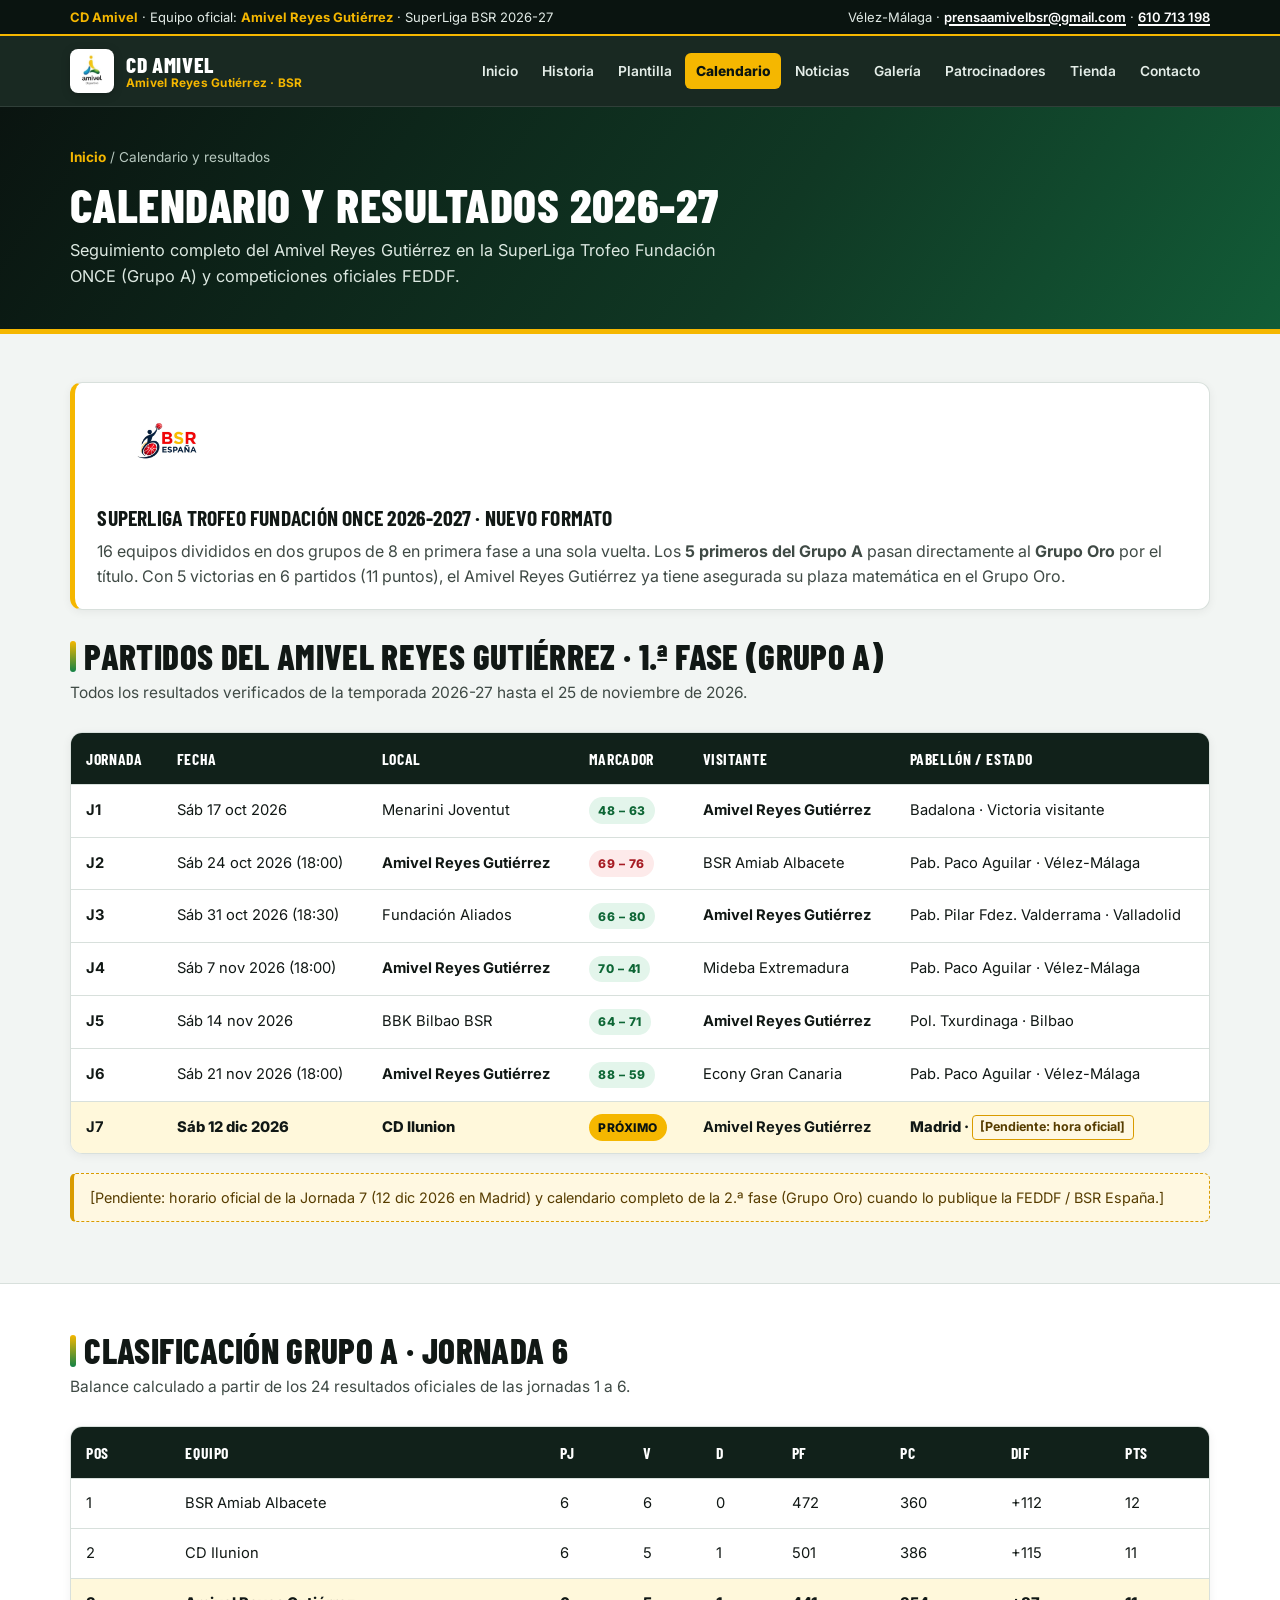
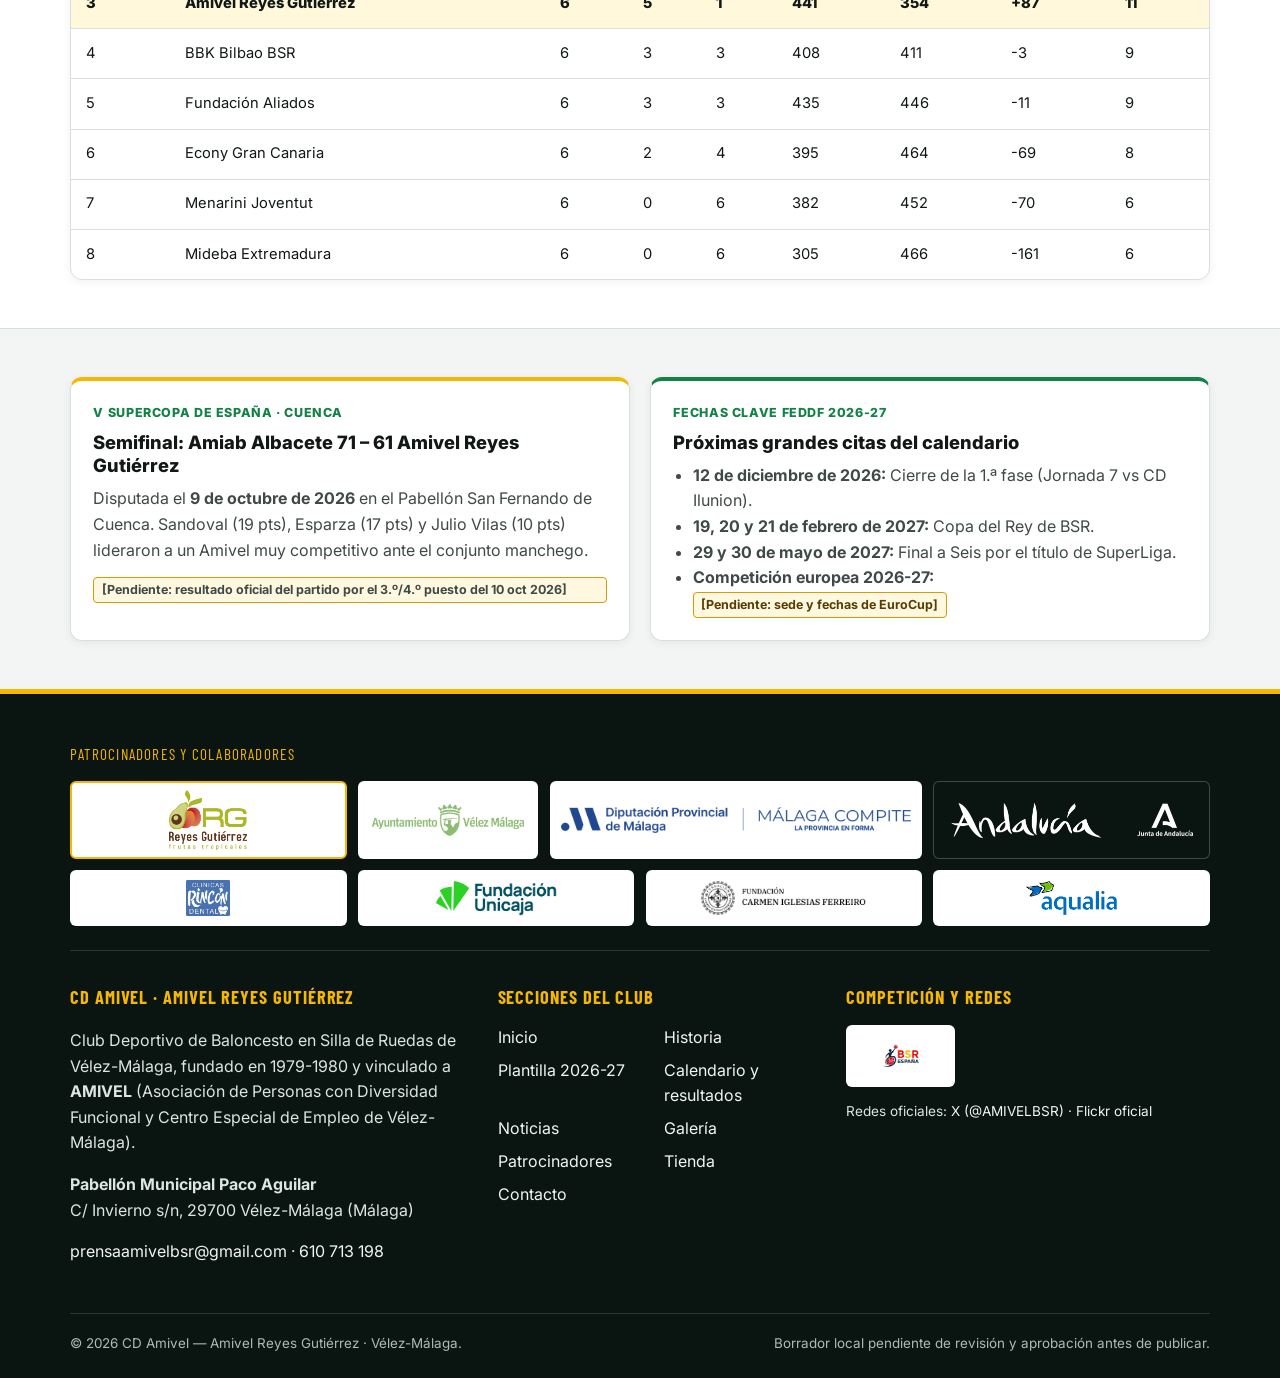
==== calendario.html @ 7a251849 "Publish the CD Amivel static site on main. Serve the HTML, CSS, JS, and binary images from the repos" ====
<!DOCTYPE html>
<html lang="es">
<head>
  <meta charset="UTF-8">
  <meta name="robots" content="noindex, nofollow">
  <meta name="viewport" content="width=device-width, initial-scale=1.0">
  <title>Calendario y Resultados 2026-27 · CD Amivel</title>
  <meta name="description" content="Calendario oficial, resultados por jornada y clasificación del Grupo A de la SuperLiga Fundación ONCE 2026-27 para el Amivel Reyes Gutiérrez.">
  <link rel="icon" href="favicon.ico" sizes="any">
  <link rel="icon" type="image/png" sizes="32x32" href="assets/favicon-32.png">
  <link rel="apple-touch-icon" href="assets/apple-touch-icon.png">
  <link rel="preconnect" href="https://fonts.googleapis.com">
  <link rel="preconnect" href="https://fonts.gstatic.com" crossorigin>
  <link href="https://fonts.googleapis.com/css2?family=Barlow+Condensed:wght@700;800&family=Inter:wght@400;500;600;700;800&display=swap" rel="stylesheet">
  <link rel="stylesheet" href="css/styles.css">
</head>
<body>
  <a class="skip-link" href="#contenido">Saltar al contenido principal</a>

  <div class="top-strip">
    <div class="container top-strip-inner">
      <span><strong>CD Amivel</strong> · Equipo oficial: <strong>Amivel Reyes Gutiérrez</strong> · SuperLiga BSR 2026-27</span>
      <span>Vélez-Málaga · <a href="mailto:prensaamivelbsr@gmail.com">prensaamivelbsr@gmail.com</a> · <a href="tel:+34610713198">610 713 198</a></span>
    </div>
  </div>

  <header class="site-header">
    <div class="container header-inner">
      <a class="brand" href="index.html">
        <img class="brand-logo" src="assets/logo-original.jpg" alt="Logotipo de CD Amivel Deportivo" width="44" height="44">
        <span class="brand-text">
          <span class="brand-name">CD Amivel</span>
          <span class="brand-sub">Amivel Reyes Gutiérrez · BSR</span>
        </span>
      </a>

      <button class="nav-toggle" type="button" data-nav-toggle aria-expanded="false" aria-controls="site-nav">
        <span aria-hidden="true">☰</span> Menú
      </button>

      <nav class="site-nav" id="site-nav" aria-label="Navegación principal">
        <ul class="nav-list">
          <li><a class="nav-link" href="index.html">Inicio</a></li>
          <li><a class="nav-link" href="historia.html">Historia</a></li>
          <li><a class="nav-link" href="plantilla.html">Plantilla</a></li>
          <li><a class="nav-link" href="calendario.html" aria-current="page">Calendario</a></li>
          <li><a class="nav-link" href="noticias.html">Noticias</a></li>
          <li><a class="nav-link" href="galeria.html">Galería</a></li>
          <li><a class="nav-link" href="patrocinadores.html">Patrocinadores</a></li>
          <li><a class="nav-link" href="tienda.html">Tienda</a></li>
          <li><a class="nav-link" href="contacto.html">Contacto</a></li>
        </ul>
      </nav>
    </div>
  </header>
  <section class="page-header">
    <div class="container">
      <div class="breadcrumb"><a href="index.html">Inicio</a> / Calendario y resultados</div>
      <h1>Calendario y Resultados 2026-27</h1>
      <p>Seguimiento completo del Amivel Reyes Gutiérrez en la SuperLiga Trofeo Fundación ONCE (Grupo A) y competiciones oficiales FEDDF.</p>
    </div>
  </section>

  <main id="contenido">
    <section class="section">
      <div class="container">
        <div class="league-banner reveal" style="margin-bottom:1.75rem;">
          <img src="assets/logo-liga-bsr-espana.jpg" alt="Logotipo oficial de BSR España" width="140" height="78">
          <div>
            <h2 style="margin:0 0 0.25rem;font-size:1.35rem;text-transform:uppercase;">SuperLiga Trofeo Fundación ONCE 2026-2027 · Nuevo formato</h2>
            <p style="margin:0;color:var(--ink-secondary);">16 equipos divididos en dos grupos de 8 en primera fase a una sola vuelta. Los <strong>5 primeros del Grupo A</strong> pasan directamente al <strong>Grupo Oro</strong> por el título. Con 5 victorias en 6 partidos (11 puntos), el Amivel Reyes Gutiérrez ya tiene asegurada su plaza matemática en el Grupo Oro.</p>
          </div>
        </div>

        <div class="section-header">
          <div>
            <h2 class="section-title">Partidos del Amivel Reyes Gutiérrez · 1.ª Fase (Grupo A)</h2>
            <p class="section-subtitle">Todos los resultados verificados de la temporada 2026-27 hasta el 25 de noviembre de 2026.</p>
          </div>
        </div>

        <div class="table-wrap reveal">
          <table>
            <thead>
              <tr>
                <th>Jornada</th>
                <th>Fecha</th>
                <th>Local</th>
                <th>Marcador</th>
                <th>Visitante</th>
                <th>Pabellón / Estado</th>
              </tr>
            </thead>
            <tbody>
              <tr>
                <td><strong>J1</strong></td>
                <td>Sáb 17 oct 2026</td>
                <td>Menarini Joventut</td>
                <td><span class="badge badge-win">48 – 63</span></td>
                <td><strong>Amivel Reyes Gutiérrez</strong></td>
                <td>Badalona · Victoria visitante</td>
              </tr>
              <tr>
                <td><strong>J2</strong></td>
                <td>Sáb 24 oct 2026 (18:00)</td>
                <td><strong>Amivel Reyes Gutiérrez</strong></td>
                <td><span class="badge badge-loss">69 – 76</span></td>
                <td>BSR Amiab Albacete</td>
                <td>Pab. Paco Aguilar · Vélez-Málaga</td>
              </tr>
              <tr>
                <td><strong>J3</strong></td>
                <td>Sáb 31 oct 2026 (18:30)</td>
                <td>Fundación Aliados</td>
                <td><span class="badge badge-win">66 – 80</span></td>
                <td><strong>Amivel Reyes Gutiérrez</strong></td>
                <td>Pab. Pilar Fdez. Valderrama · Valladolid</td>
              </tr>
              <tr>
                <td><strong>J4</strong></td>
                <td>Sáb 7 nov 2026 (18:00)</td>
                <td><strong>Amivel Reyes Gutiérrez</strong></td>
                <td><span class="badge badge-win">70 – 41</span></td>
                <td>Mideba Extremadura</td>
                <td>Pab. Paco Aguilar · Vélez-Málaga</td>
              </tr>
              <tr>
                <td><strong>J5</strong></td>
                <td>Sáb 14 nov 2026</td>
                <td>BBK Bilbao BSR</td>
                <td><span class="badge badge-win">64 – 71</span></td>
                <td><strong>Amivel Reyes Gutiérrez</strong></td>
                <td>Pol. Txurdinaga · Bilbao</td>
              </tr>
              <tr>
                <td><strong>J6</strong></td>
                <td>Sáb 21 nov 2026 (18:00)</td>
                <td><strong>Amivel Reyes Gutiérrez</strong></td>
                <td><span class="badge badge-win">88 – 59</span></td>
                <td>Econy Gran Canaria</td>
                <td>Pab. Paco Aguilar · Vélez-Málaga</td>
              </tr>
              <tr class="highlight-row">
                <td><strong>J7</strong></td>
                <td>Sáb 12 dic 2026</td>
                <td>CD Ilunion</td>
                <td><span class="badge badge-next">Próximo</span></td>
                <td><strong>Amivel Reyes Gutiérrez</strong></td>
                <td>Madrid · <span class="pending-inline">[Pendiente: hora oficial]</span></td>
              </tr>
            </tbody>
          </table>
        </div>

        <div class="pending-note" style="margin-top:1.15rem;">
          [Pendiente: horario oficial de la Jornada 7 (12 dic 2026 en Madrid) y calendario completo de la 2.ª fase (Grupo Oro) cuando lo publique la FEDDF / BSR España.]
        </div>
      </div>
    </section>

    <section class="section section-alt">
      <div class="container">
        <div class="section-header">
          <div>
            <h2 class="section-title">Clasificación Grupo A · Jornada 6</h2>
            <p class="section-subtitle">Balance calculado a partir de los 24 resultados oficiales de las jornadas 1 a 6.</p>
          </div>
        </div>

        <div class="table-wrap reveal">
          <table>
            <thead>
              <tr>
                <th>Pos</th>
                <th>Equipo</th>
                <th>PJ</th>
                <th>V</th>
                <th>D</th>
                <th>PF</th>
                <th>PC</th>
                <th>Dif</th>
                <th>Pts</th>
              </tr>
            </thead>
            <tbody>
              <tr><td>1</td><td>BSR Amiab Albacete</td><td>6</td><td>6</td><td>0</td><td>472</td><td>360</td><td>+112</td><td>12</td></tr>
              <tr><td>2</td><td>CD Ilunion</td><td>6</td><td>5</td><td>1</td><td>501</td><td>386</td><td>+115</td><td>11</td></tr>
              <tr class="highlight-row"><td>3</td><td>Amivel Reyes Gutiérrez</td><td>6</td><td>5</td><td>1</td><td>441</td><td>354</td><td>+87</td><td>11</td></tr>
              <tr><td>4</td><td>BBK Bilbao BSR</td><td>6</td><td>3</td><td>3</td><td>408</td><td>411</td><td>-3</td><td>9</td></tr>
              <tr><td>5</td><td>Fundación Aliados</td><td>6</td><td>3</td><td>3</td><td>435</td><td>446</td><td>-11</td><td>9</td></tr>
              <tr><td>6</td><td>Econy Gran Canaria</td><td>6</td><td>2</td><td>4</td><td>395</td><td>464</td><td>-69</td><td>8</td></tr>
              <tr><td>7</td><td>Menarini Joventut</td><td>6</td><td>0</td><td>6</td><td>382</td><td>452</td><td>-70</td><td>6</td></tr>
              <tr><td>8</td><td>Mideba Extremadura</td><td>6</td><td>0</td><td>6</td><td>305</td><td>466</td><td>-161</td><td>6</td></tr>
            </tbody>
          </table>
        </div>
      </div>
    </section>

    <section class="section">
      <div class="container grid grid-2">
        <article class="card card-accent-gold reveal">
          <span class="card-meta">V Supercopa de España · Cuenca</span>
          <h3>Semifinal: Amiab Albacete 71 – 61 Amivel Reyes Gutiérrez</h3>
          <p>Disputada el <strong>9 de octubre de 2026</strong> en el Pabellón San Fernando de Cuenca. Sandoval (19 pts), Esparza (17 pts) y Julio Vilas (10 pts) lideraron a un Amivel muy competitivo ante el conjunto manchego.</p>
          <p class="pending-inline">[Pendiente: resultado oficial del partido por el 3.º/4.º puesto del 10 oct 2026]</p>
        </article>

        <article class="card card-accent-green reveal">
          <span class="card-meta">Fechas clave FEDDF 2026-27</span>
          <h3>Próximas grandes citas del calendario</h3>
          <ul style="margin:0;padding-left:1.2rem;color:var(--ink-secondary);">
            <li><strong>12 de diciembre de 2026:</strong> Cierre de la 1.ª fase (Jornada 7 vs CD Ilunion).</li>
            <li><strong>19, 20 y 21 de febrero de 2027:</strong> Copa del Rey de BSR.</li>
            <li><strong>29 y 30 de mayo de 2027:</strong> Final a Seis por el título de SuperLiga.</li>
            <li><strong>Competición europea 2026-27:</strong> <span class="pending-inline">[Pendiente: sede y fechas de EuroCup]</span></li>
          </ul>
        </article>
      </div>
    </section>
  </main>
  <footer class="site-footer">
    <div class="container">
      <div class="footer-sponsors">
        <p class="footer-sponsors-label">Patrocinadores y colaboradores</p>
        <ul class="footer-sponsors-list">
          <li class="footer-sponsor footer-sponsor-principal">
            <a href="patrocinadores.html" aria-label="Reyes Gutiérrez Frutas Tropicales, patrocinador principal">
              <img src="assets/patrocinadores/reyes-gutierrez.png" alt="Logotipo de Reyes Gutiérrez Frutas Tropicales, patrocinador principal" width="1197" height="921">
            </a>
          </li>
          <li class="footer-sponsor">
            <a href="patrocinadores.html#ayuntamiento-velez-malaga" aria-label="Ayuntamiento de Vélez-Málaga">
              <img src="assets/patrocinadores/ayuntamiento-velez-malaga.png" alt="Logotipo del Ayuntamiento de Vélez-Málaga" width="492" height="114">
            </a>
          </li>
          <li class="footer-sponsor footer-sponsor-wide">
            <a href="patrocinadores.html#diputacion-malaga" aria-label="Diputación Provincial de Málaga y Málaga Compite">
              <img src="assets/patrocinadores/diputacion-malaga.png" alt="Logotipos de la Diputación Provincial de Málaga y Málaga Compite" width="1772" height="136">
            </a>
          </li>
          <li class="footer-sponsor footer-sponsor-dark">
            <a href="patrocinadores.html#junta-andalucia" aria-label="Junta de Andalucía">
              <img src="assets/patrocinadores/junta-andalucia.png" alt="Logotipo de la Junta de Andalucía" width="1948" height="287">
            </a>
          </li>
          <li class="footer-sponsor">
            <a href="patrocinadores.html#clinicas-rincon-dental" aria-label="Clínicas Rincón Dental">
              <img src="assets/patrocinadores/clinicas-rincon-dental.jpg" alt="Logotipo de Clínicas Rincón Dental" width="320" height="260">
            </a>
          </li>
          <li class="footer-sponsor">
            <a href="patrocinadores.html#fundacion-unicaja" aria-label="Fundación Unicaja">
              <img src="assets/patrocinadores/fundacion-unicaja.png" alt="Logotipo de Fundación Unicaja" width="1400" height="412">
            </a>
          </li>
          <li class="footer-sponsor footer-sponsor-wordmark">
            <a href="patrocinadores.html#fundacion-carmen-iglesias" aria-label="Fundación Carmen Iglesias Ferreiro">
              <img src="assets/patrocinadores/fundacion-carmen-iglesias.png" alt="Logotipo de la Fundación Carmen Iglesias Ferreiro" width="430" height="88">
            </a>
          </li>
          <li class="footer-sponsor">
            <a href="patrocinadores.html#aqualia" aria-label="Aqualia">
              <img src="assets/patrocinadores/aqualia.png" alt="Logotipo de Aqualia" width="714" height="278">
            </a>
          </li>
        </ul>
      </div>

      <div class="footer-grid">
        <div>
          <h2 class="footer-heading">CD Amivel · Amivel Reyes Gutiérrez</h2>
          <p>Club Deportivo de Baloncesto en Silla de Ruedas de Vélez-Málaga, fundado en 1979-1980 y vinculado a <strong>AMIVEL</strong> (Asociación de Personas con Diversidad Funcional y Centro Especial de Empleo de Vélez-Málaga).</p>
          <p><strong>Pabellón Municipal Paco Aguilar</strong><br>C/ Invierno s/n, 29700 Vélez-Málaga (Málaga)</p>
          <p>
            <a href="mailto:prensaamivelbsr@gmail.com">prensaamivelbsr@gmail.com</a> ·
            <a href="tel:+34610713198">610 713 198</a>
          </p>
        </div>

        <div>
          <h2 class="footer-heading">Secciones del club</h2>
          <ul class="footer-links">
            <li><a href="index.html">Inicio</a></li>
            <li><a href="historia.html">Historia</a></li>
            <li><a href="plantilla.html">Plantilla 2026-27</a></li>
            <li><a href="calendario.html">Calendario y resultados</a></li>
            <li><a href="noticias.html">Noticias</a></li>
            <li><a href="galeria.html">Galería</a></li>
            <li><a href="patrocinadores.html">Patrocinadores</a></li>
            <li><a href="tienda.html">Tienda</a></li>
            <li><a href="contacto.html">Contacto</a></li>
          </ul>
        </div>

        <div>
          <h2 class="footer-heading">Competición y redes</h2>
          <div class="footer-logos">
            <a class="footer-logo-badge" href="calendario.html" aria-label="BSR España, competición oficial">
              <img src="assets/logo-liga-bsr-espana.jpg" alt="Logotipo de BSR España" width="90" height="48">
            </a>
          </div>
          <p style="margin-top:0.85rem;font-size:0.85rem;">Redes oficiales: <a href="https://x.com/AMIVELBSR" target="_blank" rel="noopener noreferrer">X (@AMIVELBSR)</a> · <a href="https://www.flickr.com/photos/203475003@N02/" target="_blank" rel="noopener noreferrer">Flickr oficial</a></p>
        </div>
      </div>

      <div class="footer-bottom">
        <span>© 2026 CD Amivel — Amivel Reyes Gutiérrez · Vélez-Málaga.</span>
        <span>Borrador local pendiente de revisión y aprobación antes de publicar.</span>
      </div>
    </div>
  </footer>
  <script src="js/main.js" defer></script>
</body>
</html>
---- css/styles.css ----
/* ==========================================================================
   CD Amivel / Amivel Reyes Gutiérrez — Diseño deportivo de alto impacto
   Paleta libre de alto contraste: verde cancha eléctrico + oro campeón + negro obsidiana
   ========================================================================== */

:root {
  /* Paleta deportiva principal */
  --sport-dark: #0a1410;          /* Fondo oscuro principal (obsidiana verdosa) */
  --sport-dark-2: #11211a;        /* Superficie oscura elevada */
  --sport-dark-3: #182e24;        /* Tarjetas oscuras / hover */
  --sport-green: #128246;         /* Verde cancha principal */
  --sport-green-bright: #19a358;  /* Verde acento energético */
  --sport-green-soft: #e7f6ee;    /* Verde muy claro para fondos */
  --sport-gold: #f5b700;          /* Oro campeón / CTA principal */
  --sport-gold-hover: #ffca28;
  --sport-gold-soft: #fff8db;
  --sport-cyan: #0284c7;          /* Acento técnico secundario */
  --sport-cyan-soft: #e6f4fc;

  /* Neutros y texto */
  --ink-primary: #111815;
  --ink-secondary: #3f4a45;
  --ink-muted: #5a6660;
  --bg-page: #f2f5f3;
  --bg-card: #ffffff;
  --border-subtle: #d8e0dc;
  --border-strong: #b4c0ba;

  /* Estados */
  --win-bg: #e3f5eb;
  --win-ink: #0d6635;
  --loss-bg: #fdeaea;
  --loss-ink: #a61b23;
  --pending-bg: #fff8e1;
  --pending-border: #d99b00;
  --pending-ink: #573d00;

  /* Tipografía */
  --font-display: "Barlow Condensed", "Arial Narrow", "Roboto Condensed", system-ui, sans-serif;
  --font-sans: "Inter", system-ui, -apple-system, "Segoe UI", Roboto, Arial, sans-serif;

  --radius-sm: 6px;
  --radius-md: 12px;
  --radius-lg: 18px;
  --shadow-sm: 0 2px 10px rgba(10, 20, 16, 0.06);
  --shadow-md: 0 12px 30px rgba(10, 20, 16, 0.12);
  --shadow-lg: 0 20px 44px rgba(0, 0, 0, 0.28);
  --container-max: 1180px;
}

*,
*::before,
*::after {
  box-sizing: border-box;
}

html {
  scroll-behavior: smooth;
  font-size: 16px;
}

body {
  margin: 0;
  font-family: var(--font-sans);
  line-height: 1.6;
  color: var(--ink-primary);
  background-color: var(--bg-page);
  -webkit-font-smoothing: antialiased;
}

img {
  max-width: 100%;
  height: auto;
  display: block;
}

a {
  color: #0e6336;
  text-decoration-thickness: 1.5px;
  text-underline-offset: 2px;
}

a:hover {
  color: var(--sport-cyan);
}

:focus-visible {
  outline: 3px solid var(--sport-gold);
  outline-offset: 2px;
}

.skip-link {
  position: absolute;
  left: -9999px;
  top: 0;
  z-index: 1000;
  background: var(--sport-gold);
  color: var(--sport-dark);
  padding: 0.75rem 1.25rem;
  font-weight: 800;
  text-decoration: none;
}

.skip-link:focus {
  left: 0.75rem;
  top: 0.75rem;
  border-radius: var(--radius-sm);
}

.container {
  width: 100%;
  max-width: var(--container-max);
  margin: 0 auto;
  padding: 0 1.25rem;
}

/* Tipografía display potente */
h1, h2, .display-font {
  font-family: var(--font-display);
  letter-spacing: 0.01em;
}

/* Franja superior de estado y competición */
.top-strip {
  background: var(--sport-dark);
  color: #e2ebe6;
  font-size: 0.8125rem;
  padding: 0.42rem 0;
  border-bottom: 2px solid var(--sport-gold);
}

.top-strip-inner {
  display: flex;
  flex-wrap: wrap;
  justify-content: space-between;
  align-items: center;
  gap: 0.5rem 1rem;
}

.top-strip strong {
  color: var(--sport-gold);
}

.top-strip a {
  color: #ffffff;
  font-weight: 600;
}

.top-strip a:hover {
  color: var(--sport-gold);
}

/* Cabecera sticky */
.site-header {
  background: rgba(16, 33, 26, 0.96);
  backdrop-filter: blur(10px);
  border-bottom: 1px solid rgba(255, 255, 255, 0.1);
  position: sticky;
  top: 0;
  z-index: 120;
}

.header-inner {
  display: flex;
  align-items: center;
  justify-content: space-between;
  gap: 1rem;
  min-height: 70px;
}

.brand {
  display: flex;
  align-items: center;
  gap: 0.75rem;
  text-decoration: none;
  color: #ffffff;
  flex-shrink: 0;
}

.brand-logo {
  width: 44px;
  height: 44px;
  object-fit: contain;
  border-radius: 8px;
  background: #ffffff;
  padding: 3px;
  box-shadow: 0 2px 8px rgba(0, 0, 0, 0.25);
}

.brand-text {
  display: flex;
  flex-direction: column;
  line-height: 1.08;
}

.brand-name {
  font-family: var(--font-display);
  font-size: 1.35rem;
  font-weight: 800;
  letter-spacing: 0.03em;
  text-transform: uppercase;
  color: #ffffff;
}

.brand-sub {
  font-size: 0.74rem;
  font-weight: 700;
  color: var(--sport-gold);
  letter-spacing: 0.02em;
}

.nav-toggle {
  display: inline-flex;
  align-items: center;
  gap: 0.45rem;
  padding: 0.5rem 0.85rem;
  background: var(--sport-dark-3);
  border: 1.5px solid rgba(255, 255, 255, 0.25);
  border-radius: var(--radius-sm);
  font: inherit;
  font-size: 0.9rem;
  font-weight: 700;
  color: #ffffff;
  cursor: pointer;
}

.site-nav {
  display: none;
  position: absolute;
  top: 100%;
  left: 0;
  right: 0;
  background: var(--sport-dark-2);
  border-bottom: 3px solid var(--sport-gold);
  box-shadow: var(--shadow-lg);
  padding: 0.85rem 1.25rem 1.25rem;
}

.site-nav.is-open {
  display: block;
}

.nav-list {
  list-style: none;
  margin: 0;
  padding: 0;
  display: flex;
  flex-direction: column;
  gap: 0.25rem;
}

.nav-link {
  display: block;
  padding: 0.55rem 0.8rem;
  border-radius: var(--radius-sm);
  text-decoration: none;
  font-weight: 600;
  font-size: 0.9375rem;
  color: #e4ede8;
  transition: background-color 0.15s ease, color 0.15s ease;
}

.nav-link:hover {
  background: rgba(255, 255, 255, 0.1);
  color: var(--sport-gold);
}

.nav-link[aria-current="page"] {
  background: var(--sport-gold);
  color: var(--sport-dark);
  font-weight: 800;
}

@media (min-width: 1040px) {
  .nav-toggle {
    display: none;
  }

  .site-nav {
    display: block;
    position: static;
    background: transparent;
    border: 0;
    box-shadow: none;
    padding: 0;
  }

  .nav-list {
    flex-direction: row;
    align-items: center;
    gap: 0.2rem;
  }

  .nav-link {
    padding: 0.45rem 0.65rem;
    font-size: 0.86rem;
    white-space: nowrap;
  }
}

/* ==========================================================================
   HERO DE ALTO IMPACTO CON FOTOGRAFÍA REAL
   ========================================================================== */
.hero {
  position: relative;
  background-color: var(--sport-dark);
  color: #ffffff;
  padding: 3.25rem 0 3.5rem;
  overflow: hidden;
  border-bottom: 5px solid var(--sport-gold);
}

.hero-bg {
  position: absolute;
  inset: 0;
  z-index: 0;
}

.hero-bg img {
  width: 100%;
  height: 100%;
  object-fit: cover;
  object-position: center 22%;
  filter: saturate(1.1) contrast(1.06);
  transform: scale(1.02);
}

.hero-bg::after {
  content: "";
  position: absolute;
  inset: 0;
  background: linear-gradient(
    105deg,
    rgba(8, 17, 13, 0.91) 0%,
    rgba(11, 28, 20, 0.76) 48%,
    rgba(11, 28, 20, 0.46) 100%
  );
}

.hero-grid {
  position: relative;
  z-index: 2;
  display: grid;
  gap: 2rem;
  align-items: center;
}

@media (min-width: 900px) {
  .hero {
    padding: 4rem 0 4.25rem;
  }
  .hero-grid {
    grid-template-columns: 1.25fr 0.95fr;
    gap: 2.5rem;
  }
}

.hero-kicker {
  display: inline-flex;
  align-items: center;
  gap: 0.5rem;
  background: rgba(245, 183, 0, 0.16);
  border: 1px solid rgba(245, 183, 0, 0.55);
  color: var(--sport-gold);
  font-weight: 800;
  font-size: 0.8rem;
  text-transform: uppercase;
  letter-spacing: 0.08em;
  padding: 0.35rem 0.8rem;
  border-radius: 999px;
  margin-bottom: 1rem;
}

.hero h1 {
  margin: 0 0 0.85rem;
  font-size: clamp(2.4rem, 5vw, 4rem);
  font-weight: 800;
  line-height: 0.98;
  text-transform: uppercase;
  letter-spacing: 0.01em;
}

.hero h1 .accent-gold {
  color: var(--sport-gold);
  display: block;
}

.hero-lead {
  margin: 0 0 1.5rem;
  font-size: 1.06rem;
  color: #dde8e2;
  max-width: 56ch;
}

.hero-actions {
  display: flex;
  flex-wrap: wrap;
  gap: 0.75rem;
}

/* Tarjeta Match Center sobre Hero */
.match-center-card {
  background: rgba(13, 25, 20, 0.92);
  backdrop-filter: blur(12px);
  border: 1px solid rgba(255, 255, 255, 0.16);
  border-top: 4px solid var(--sport-gold);
  border-radius: var(--radius-md);
  padding: 1.35rem;
  color: #ffffff;
  box-shadow: var(--shadow-lg);
}

.mc-label {
  display: inline-block;
  font-size: 0.74rem;
  font-weight: 800;
  text-transform: uppercase;
  letter-spacing: 0.08em;
  color: var(--sport-gold);
  margin-bottom: 0.35rem;
}

.mc-matchup {
  font-family: var(--font-display);
  font-size: 1.55rem;
  font-weight: 800;
  line-height: 1.1;
  text-transform: uppercase;
  margin: 0 0 0.45rem;
}

.mc-meta {
  font-size: 0.9rem;
  color: #c8d6ce;
  margin: 0 0 0.9rem;
}

.mc-divider {
  border: 0;
  border-top: 1px solid rgba(255, 255, 255, 0.14);
  margin: 1rem 0;
}

.mc-score-row {
  display: flex;
  align-items: center;
  justify-content: space-between;
  gap: 0.75rem;
  background: rgba(255, 255, 255, 0.06);
  border-radius: var(--radius-sm);
  padding: 0.75rem 0.9rem;
  margin-bottom: 0.75rem;
}

.mc-score-num {
  font-family: var(--font-display);
  font-size: 1.9rem;
  font-weight: 800;
  color: var(--sport-gold);
  white-space: nowrap;
}

/* Banda de cifras clave del club */
.stats-band {
  background: var(--sport-dark-2);
  color: #ffffff;
  border-bottom: 1px solid rgba(255, 255, 255, 0.08);
}

.stats-grid {
  display: grid;
  grid-template-columns: repeat(2, 1fr);
  gap: 0.5rem;
}

@media (min-width: 760px) {
  .stats-grid {
    grid-template-columns: repeat(4, 1fr);
  }
}

.stat-item {
  padding: 1.15rem 0.75rem;
  text-align: center;
  border-right: 1px solid rgba(255, 255, 255, 0.08);
}

.stat-item:last-child {
  border-right: 0;
}

.stat-num {
  font-family: var(--font-display);
  font-size: clamp(1.85rem, 3.2vw, 2.5rem);
  font-weight: 800;
  line-height: 1;
  color: var(--sport-gold);
  margin-bottom: 0.25rem;
}

.stat-label {
  font-size: 0.82rem;
  font-weight: 600;
  color: #cbd7d1;
  text-transform: uppercase;
  letter-spacing: 0.04em;
}

/* Cabecera de páginas interiores */
.page-header {
  background: linear-gradient(125deg, var(--sport-dark) 0%, #103824 60%, #125c37 100%);
  color: #ffffff;
  padding: 2.5rem 0;
  border-bottom: 5px solid var(--sport-gold);
}

.page-header h1 {
  margin: 0 0 0.45rem;
  font-size: clamp(2rem, 4vw, 3rem);
  font-weight: 800;
  line-height: 1.05;
  text-transform: uppercase;
}

.page-header p {
  margin: 0;
  color: #dce8e1;
  max-width: 65ch;
  font-size: 1.02rem;
}

.breadcrumb {
  font-size: 0.85rem;
  margin-bottom: 0.65rem;
  color: #b7c8bf;
}

.breadcrumb a {
  color: var(--sport-gold);
  font-weight: 700;
  text-decoration: none;
}

.breadcrumb a:hover {
  text-decoration: underline;
}

/* Botones */
.btn {
  display: inline-flex;
  align-items: center;
  justify-content: center;
  gap: 0.45rem;
  padding: 0.7rem 1.25rem;
  border-radius: var(--radius-sm);
  font-weight: 800;
  font-size: 0.92rem;
  letter-spacing: 0.02em;
  text-decoration: none;
  cursor: pointer;
  border: 2px solid transparent;
  transition: transform 0.16s ease, background-color 0.16s ease, box-shadow 0.16s ease;
}

.btn:hover {
  transform: translateY(-2px);
}

.btn:active {
  transform: translateY(0);
}

.btn-primary {
  background: var(--sport-gold);
  color: var(--sport-dark);
  box-shadow: 0 6px 18px rgba(245, 183, 0, 0.25);
}

.btn-primary:hover {
  background: var(--sport-gold-hover);
  color: var(--sport-dark);
}

.btn-secondary {
  background: var(--sport-green);
  color: #ffffff;
}

.btn-secondary:hover {
  background: var(--sport-green-bright);
  color: #ffffff;
}

.btn-outline-light {
  background: rgba(255, 255, 255, 0.06);
  border-color: rgba(255, 255, 255, 0.55);
  color: #ffffff;
}

.btn-outline-light:hover {
  background: rgba(255, 255, 255, 0.16);
  color: #ffffff;
}

.btn-outline {
  background: #ffffff;
  border-color: var(--sport-green);
  color: var(--sport-green);
}

.btn-outline:hover {
  background: var(--sport-green-soft);
  color: #0b572e;
}

/* Secciones */
.section {
  padding: 3rem 0;
}

.section-alt {
  background: #ffffff;
  border-top: 1px solid var(--border-subtle);
  border-bottom: 1px solid var(--border-subtle);
}

.section-dark {
  background: var(--sport-dark);
  color: #ffffff;
}

.section-header {
  display: flex;
  flex-wrap: wrap;
  justify-content: space-between;
  align-items: flex-end;
  gap: 0.75rem 1.5rem;
  margin-bottom: 1.65rem;
}

.section-title {
  margin: 0;
  font-size: clamp(1.6rem, 3vw, 2.2rem);
  font-weight: 800;
  line-height: 1.05;
  text-transform: uppercase;
  color: var(--ink-primary);
  position: relative;
  padding-left: 0.9rem;
}

.section-title::before {
  content: "";
  position: absolute;
  left: 0;
  top: 0.08em;
  bottom: 0.08em;
  width: 6px;
  border-radius: 3px;
  background: linear-gradient(180deg, var(--sport-gold), var(--sport-green));
}

.section-dark .section-title {
  color: #ffffff;
}

.section-subtitle {
  margin: 0.35rem 0 0;
  color: var(--ink-secondary);
  font-size: 0.97rem;
}

.section-dark .section-subtitle {
  color: #bfd0c7;
}

/* Grids y tarjetas pulidas */
.grid {
  display: grid;
  gap: 1.25rem;
}

.grid-2 {
  grid-template-columns: 1fr;
}

.grid-3 {
  grid-template-columns: 1fr;
}

.grid-4 {
  grid-template-columns: repeat(auto-fit, minmax(220px, 1fr));
}

@media (min-width: 720px) {
  .grid-2 {
    grid-template-columns: repeat(2, 1fr);
  }
  .grid-3 {
    grid-template-columns: repeat(2, 1fr);
  }
}

@media (min-width: 1020px) {
  .grid-3 {
    grid-template-columns: repeat(3, 1fr);
  }
}

.card {
  background: var(--bg-card);
  border: 1px solid var(--border-subtle);
  border-radius: var(--radius-md);
  padding: 1.4rem;
  box-shadow: var(--shadow-sm);
  display: flex;
  flex-direction: column;
  transition: transform 0.2s ease, box-shadow 0.2s ease, border-color 0.2s ease;
}

.card:hover {
  transform: translateY(-3px);
  box-shadow: var(--shadow-md);
  border-color: var(--border-strong);
}

.card-accent-gold {
  border-top: 4px solid var(--sport-gold);
}

.card-accent-green {
  border-top: 4px solid var(--sport-green);
}

.card-accent-cyan {
  border-top: 4px solid var(--sport-cyan);
}

.card h3 {
  margin: 0 0 0.55rem;
  font-size: 1.15rem;
  line-height: 1.28;
  font-weight: 800;
}

.card p {
  margin: 0 0 0.85rem;
  color: var(--ink-secondary);
}

.card p:last-child {
  margin-bottom: 0;
}

.card-meta {
  font-size: 0.78rem;
  font-weight: 800;
  color: var(--sport-green);
  margin-bottom: 0.45rem;
  text-transform: uppercase;
  letter-spacing: 0.05em;
}

.news-card-media {
  margin: -1.4rem -1.4rem 1.1rem;
  aspect-ratio: 16 / 9;
  overflow: hidden;
  border-radius: var(--radius-md) var(--radius-md) 0 0;
  background: var(--sport-dark);
}

.news-card-media img {
  width: 100%;
  height: 100%;
  object-fit: cover;
  object-position: center 22%;
  transition: transform 0.35s ease;
}

.card:hover .news-card-media img {
  transform: scale(1.04);
}

/* Avisos / Marcadores de datos pendientes */
.pending-note {
  background: var(--pending-bg);
  border: 1px dashed var(--pending-border);
  border-left: 4px solid var(--pending-border);
  color: var(--pending-ink);
  padding: 0.75rem 1rem;
  border-radius: var(--radius-sm);
  font-size: 0.9rem;
  margin: 0.85rem 0;
}

.pending-inline {
  display: inline-block;
  background: var(--pending-bg);
  border: 1px solid var(--pending-border);
  color: var(--pending-ink);
  font-size: 0.78rem;
  font-weight: 700;
  padding: 0.12rem 0.48rem;
  border-radius: 4px;
}

.info-box {
  background: var(--sport-green-soft);
  border-left: 4px solid var(--sport-green);
  padding: 1rem 1.25rem;
  border-radius: var(--radius-sm);
  margin: 1rem 0;
}

/* Badges */
.badge {
  display: inline-block;
  font-size: 0.75rem;
  font-weight: 800;
  text-transform: uppercase;
  letter-spacing: 0.04em;
  padding: 0.22rem 0.6rem;
  border-radius: 999px;
}

.badge-win {
  background: var(--win-bg);
  color: var(--win-ink);
}

.badge-loss {
  background: var(--loss-bg);
  color: var(--loss-ink);
}

.badge-next {
  background: var(--sport-gold);
  color: var(--sport-dark);
}

.badge-cyan {
  background: var(--sport-cyan-soft);
  color: #075985;
}

/* Tablas deportivas */
.table-wrap {
  overflow-x: auto;
  background: #ffffff;
  border: 1px solid var(--border-subtle);
  border-radius: var(--radius-md);
  box-shadow: var(--shadow-sm);
}

table {
  width: 100%;
  border-collapse: collapse;
  font-size: 0.92rem;
}

th,
td {
  padding: 0.8rem 0.95rem;
  text-align: left;
  border-bottom: 1px solid var(--border-subtle);
}

th {
  background: var(--sport-dark-2);
  color: #ffffff;
  font-family: var(--font-display);
  font-size: 0.98rem;
  letter-spacing: 0.04em;
  text-transform: uppercase;
  font-weight: 700;
  white-space: nowrap;
}

tr:last-child td {
  border-bottom: 0;
}

tr.highlight-row {
  background: var(--sport-gold-soft);
  font-weight: 800;
}

/* Plantilla / Jugadores */
.player-card {
  display: flex;
  flex-direction: column;
  gap: 0.6rem;
  border-top: 4px solid var(--sport-green);
}

.player-top {
  display: flex;
  align-items: center;
  gap: 0.9rem;
}

.player-number {
  width: 54px;
  height: 54px;
  border-radius: var(--radius-sm);
  background: var(--sport-dark);
  color: var(--sport-gold);
  font-family: var(--font-display);
  font-weight: 800;
  font-size: 1.75rem;
  display: flex;
  align-items: center;
  justify-content: center;
  flex-shrink: 0;
  border-bottom: 4px solid var(--sport-gold);
}

.player-number.is-pending {
  background: var(--sport-cyan);
  color: #ffffff;
  font-family: var(--font-sans);
  font-size: 0.82rem;
}

.player-name {
  margin: 0;
  font-size: 1.1rem;
  font-weight: 800;
  line-height: 1.18;
}

.player-role {
  font-size: 0.84rem;
  font-weight: 700;
  color: var(--sport-green);
}

/* Timeline Historia */
.timeline {
  display: grid;
  gap: 1.1rem;
  border-left: 4px solid var(--sport-green);
  padding-left: 1.35rem;
  margin-left: 0.5rem;
}

.timeline-item {
  background: #ffffff;
  border: 1px solid var(--border-subtle);
  border-radius: var(--radius-md);
  padding: 1.2rem 1.35rem;
  position: relative;
  box-shadow: var(--shadow-sm);
}

.timeline-item::before {
  content: "";
  position: absolute;
  left: -1.88rem;
  top: 1.35rem;
  width: 14px;
  height: 14px;
  border-radius: 50%;
  background: var(--sport-gold);
  border: 3px solid var(--sport-dark);
}

.timeline-year {
  display: inline-block;
  font-family: var(--font-display);
  font-weight: 800;
  color: var(--sport-green);
  font-size: 1.1rem;
  letter-spacing: 0.03em;
  text-transform: uppercase;
  margin-bottom: 0.25rem;
}

/* Galería + Lightbox */
.gallery-grid {
  display: grid;
  gap: 1.1rem;
  grid-template-columns: repeat(auto-fill, minmax(260px, 1fr));
}

.gallery-card {
  background: #ffffff;
  border: 1px solid var(--border-subtle);
  border-radius: var(--radius-md);
  overflow: hidden;
  box-shadow: var(--shadow-sm);
  display: flex;
  flex-direction: column;
  transition: transform 0.2s ease, box-shadow 0.2s ease;
}

.gallery-card:hover {
  transform: translateY(-3px);
  box-shadow: var(--shadow-md);
}

.gallery-thumb-btn {
  border: 0;
  padding: 0;
  background: var(--sport-dark);
  cursor: pointer;
  display: block;
  width: 100%;
  aspect-ratio: 4 / 3;
  overflow: hidden;
}

.gallery-thumb-btn img {
  width: 100%;
  height: 100%;
  object-fit: cover;
  object-position: center 20%;
  transition: transform 0.3s ease;
}

.gallery-thumb-btn:hover img {
  transform: scale(1.05);
}

.gallery-caption {
  padding: 0.9rem 1rem;
  font-size: 0.88rem;
  color: var(--ink-secondary);
}

.gallery-caption strong {
  display: block;
  color: var(--ink-primary);
  margin-bottom: 0.2rem;
}

.lightbox {
  position: fixed;
  inset: 0;
  z-index: 900;
  background: rgba(8, 16, 12, 0.92);
  display: none;
  align-items: center;
  justify-content: center;
  padding: 1.5rem;
}

.lightbox.is-open {
  display: flex;
}

.lightbox-dialog {
  background: #ffffff;
  border-radius: var(--radius-md);
  max-width: 900px;
  width: 100%;
  max-height: 92vh;
  overflow: auto;
  padding: 1rem;
  position: relative;
}

.lightbox-close {
  position: absolute;
  top: 0.65rem;
  right: 0.65rem;
  background: var(--sport-dark);
  color: var(--sport-gold);
  border: 0;
  border-radius: var(--radius-sm);
  padding: 0.45rem 0.85rem;
  font-weight: 800;
  cursor: pointer;
}

.lightbox-img {
  max-height: 70vh;
  width: auto;
  margin: 0 auto 0.75rem;
  border-radius: var(--radius-sm);
}

/* Logos patrocinadores y liga */
.sponsor-hero-box {
  background: #ffffff;
  border: 2px solid var(--sport-green);
  border-radius: var(--radius-lg);
  padding: 1.75rem;
  display: grid;
  gap: 1.5rem;
  align-items: center;
  box-shadow: var(--shadow-md);
}

@media (min-width: 720px) {
  .sponsor-hero-box {
    grid-template-columns: 270px 1fr;
  }
}

.sponsor-logo-wrap {
  background: #ffffff;
  border: 1px solid var(--border-subtle);
  border-radius: var(--radius-md);
  padding: 1rem;
  display: flex;
  align-items: center;
  justify-content: center;
}

.sponsor-logo-wrap img {
  max-height: 155px;
  width: auto;
  object-fit: contain;
}

.league-banner {
  background: #ffffff;
  border: 1px solid var(--border-subtle);
  border-left: 5px solid var(--sport-gold);
  border-radius: var(--radius-md);
  padding: 1.2rem 1.4rem;
  display: flex;
  flex-wrap: wrap;
  align-items: center;
  gap: 1.25rem;
  box-shadow: var(--shadow-sm);
}

.league-banner img {
  height: 78px;
  width: auto;
  object-fit: contain;
}

/* Filtros noticias */
.filter-bar {
  display: flex;
  flex-wrap: wrap;
  gap: 0.5rem;
  margin-bottom: 1.35rem;
}

.filter-btn {
  padding: 0.5rem 0.95rem;
  border: 1.5px solid var(--border-strong);
  background: #ffffff;
  border-radius: 999px;
  font: inherit;
  font-size: 0.875rem;
  font-weight: 700;
  color: var(--ink-primary);
  cursor: pointer;
  transition: background-color 0.15s ease, color 0.15s ease;
}

.filter-btn.is-active {
  background: var(--sport-dark);
  border-color: var(--sport-dark);
  color: var(--sport-gold);
}

/* Animación sutil de aparición */
@keyframes softEnter {
  from {
    opacity: 0.88;
    transform: translateY(8px);
  }
  to {
    opacity: 1;
    transform: translateY(0);
  }
}

.reveal {
  animation: softEnter 0.45s ease both;
}

@media (prefers-reduced-motion: reduce) {
  html {
    scroll-behavior: auto;
  }
  .card,
  .gallery-card,
  .btn,
  .news-card-media img,
  .gallery-thumb-btn img,
  .reveal {
    transition: none !important;
    transform: none !important;
    opacity: 1 !important;
  }
}

/* Pie de página */
.site-footer {
  background: var(--sport-dark);
  color: #dce5e0;
  padding: 3rem 0 1.5rem;
  border-top: 5px solid var(--sport-gold);
}

.footer-grid {
  display: grid;
  gap: 2rem;
  grid-template-columns: 1fr;
  margin-bottom: 2rem;
}

@media (min-width: 780px) {
  .footer-grid {
    grid-template-columns: 1.25fr 1fr 1.15fr;
  }
}

.footer-heading {
  margin: 0 0 0.8rem;
  font-family: var(--font-display);
  font-size: 1.15rem;
  letter-spacing: 0.05em;
  text-transform: uppercase;
  color: var(--sport-gold);
}

.footer-links {
  list-style: none;
  margin: 0;
  padding: 0;
  display: grid;
  grid-template-columns: repeat(2, minmax(0, 1fr));
  gap: 0.45rem 1rem;
}

.site-footer a {
  color: #f1f5f3;
  text-decoration: none;
}

.site-footer a:hover {
  color: var(--sport-gold);
  text-decoration: underline;
}

.footer-logos {
  display: flex;
  flex-wrap: wrap;
  gap: 0.85rem;
  align-items: center;
}

.footer-logo-badge {
  background: #ffffff;
  border-radius: var(--radius-sm);
  padding: 0.45rem 0.75rem;
  display: inline-flex;
  align-items: center;
  justify-content: center;
}

.footer-logo-badge img {
  height: 48px;
  width: auto;
  object-fit: contain;
}

.footer-bottom {
  border-top: 1px solid rgba(255, 255, 255, 0.14);
  padding-top: 1.2rem;
  font-size: 0.84rem;
  color: #aebcb5;
  display: flex;
  flex-wrap: wrap;
  justify-content: space-between;
  gap: 0.75rem;
}

/* ==========================================================================
   Patrocinadores: bloque principal, rejilla y franja del pie
   ========================================================================== */

.sponsor-hero-box {
  border: 2px solid var(--sport-gold);
  background:
    linear-gradient(180deg, #fffef8 0%, #ffffff 48%);
  box-shadow: var(--shadow-md);
}

.sponsor-hero-box .sponsor-logo-wrap {
  background: #ffffff;
  border: 1px solid var(--border-subtle);
  min-height: 200px;
  padding: 1.15rem 1.25rem;
}

.sponsor-hero-box .sponsor-logo-wrap img {
  max-height: 210px;
  max-width: 100%;
  width: auto;
  height: auto;
}

.sponsor-kicker {
  display: inline-block;
  margin: 0 0 0.35rem;
  font-size: 0.72rem;
  font-weight: 800;
  letter-spacing: 0.14em;
  text-transform: uppercase;
  color: var(--sport-gold);
  background: var(--sport-dark);
  padding: 0.35rem 0.7rem;
  border-radius: 999px;
}

.sponsor-grid {
  display: grid;
  grid-template-columns: 1fr;
  gap: 1.15rem;
}

@media (min-width: 640px) {
  .sponsor-grid {
    grid-template-columns: repeat(2, minmax(0, 1fr));
  }

  .sponsor-card-wide {
    grid-column: 1 / -1;
  }
}

@media (min-width: 980px) {
  .sponsor-grid {
    grid-template-columns: repeat(3, minmax(0, 1fr));
  }

  .sponsor-card-wide {
    grid-column: span 2;
  }
}

.sponsor-card {
  background: var(--bg-card);
  border: 1px solid var(--border-subtle);
  border-radius: var(--radius-md);
  padding: 1.2rem 1.25rem 1.15rem;
  display: flex;
  flex-direction: column;
  align-items: center;
  text-align: center;
  box-shadow: var(--shadow-sm);
  min-width: 0;
}

.sponsor-card h3 {
  margin: 0 0 0.4rem;
  font-size: 1.05rem;
  line-height: 1.3;
}

.sponsor-card p {
  margin: 0;
  color: var(--ink-secondary);
  font-size: 0.9rem;
}

.sponsor-card-logo {
  width: 100%;
  height: 96px;
  display: flex;
  align-items: center;
  justify-content: center;
  margin-bottom: 0.9rem;
  padding: 0.35rem 0.5rem;
  background: #ffffff;
  border-radius: var(--radius-sm);
}

.sponsor-card-logo img {
  max-height: 88px;
  max-width: 100%;
  width: auto;
  height: auto;
  object-fit: contain;
}

.sponsor-card-wide .sponsor-card-logo {
  height: 80px;
}

.sponsor-card-wide .sponsor-card-logo img {
  max-height: 68px;
  width: auto;
  max-width: 100%;
}

.sponsor-card-dark {
  background: var(--sport-dark);
  border-color: rgba(255, 255, 255, 0.1);
  color: #f1f5f3;
}

.sponsor-card-dark h3 {
  color: #ffffff;
}

.sponsor-card-dark p {
  color: #c5d0cb;
}

.sponsor-card-dark .sponsor-card-logo {
  background: #0a1410;
}

.sponsor-card-dark .sponsor-card-logo img {
  max-height: 76px;
}

.sponsor-home-row {
  margin-top: 1.5rem;
}

.sponsor-home-row .sponsor-grid {
  margin-bottom: 0.25rem;
}

.sponsor-home-card {
  padding: 0.9rem 1rem;
  text-decoration: none;
  color: inherit;
  transition: transform 0.15s ease, box-shadow 0.15s ease;
}

.sponsor-home-card:hover {
  transform: translateY(-2px);
  box-shadow: var(--shadow-md);
  text-decoration: none;
}

.sponsor-home-card .sponsor-card-logo {
  height: 72px;
  margin-bottom: 0;
}

.sponsor-home-card .sponsor-card-logo img {
  max-height: 64px;
}

.sponsor-home-card.sponsor-card-wide .sponsor-card-logo {
  height: 64px;
}

.sponsor-home-card.sponsor-card-wide .sponsor-card-logo img {
  max-height: 52px;
}

.sponsor-home-card .visually-hidden-name {
  margin: 0.55rem 0 0;
  font-size: 0.82rem;
  font-weight: 650;
  color: var(--ink-secondary);
}

.sponsor-home-card.sponsor-card-dark .visually-hidden-name {
  color: #dce5e0;
}

/* Pie: franja de logos de patrocinadores */
.footer-sponsors {
  border-bottom: 1px solid rgba(255, 255, 255, 0.14);
  padding-bottom: 1.5rem;
  margin-bottom: 2rem;
}

.footer-sponsors-label {
  margin: 0 0 0.9rem;
  font-family: var(--font-display);
  font-size: 0.95rem;
  letter-spacing: 0.08em;
  text-transform: uppercase;
  color: var(--sport-gold);
}

.footer-sponsors-list {
  list-style: none;
  margin: 0;
  padding: 0;
  display: flex;
  flex-wrap: wrap;
  align-items: center;
  gap: 0.65rem 0.7rem;
}

.footer-sponsor a {
  display: flex;
  align-items: center;
  justify-content: center;
  background: #ffffff;
  border-radius: var(--radius-sm);
  padding: 0.4rem 0.65rem;
  min-height: 52px;
  min-width: 72px;
  text-decoration: none;
}

.footer-sponsor a:hover {
  outline: 2px solid var(--sport-gold);
  outline-offset: 1px;
  text-decoration: none;
}

.footer-sponsor img {
  max-height: 36px;
  max-width: 108px;
  width: auto;
  height: auto;
  object-fit: contain;
}

.footer-sponsor-principal a {
  min-height: 72px;
  padding: 0.45rem 0.85rem;
  border: 2px solid var(--sport-gold);
}

.footer-sponsor-principal img {
  max-height: 60px;
  max-width: 150px;
}

.footer-sponsor-wide {
  flex: 1 1 240px;
  max-width: 100%;
}

.footer-sponsor-wide a {
  width: 100%;
  min-height: 52px;
  padding: 0.5rem 0.7rem;
}

.footer-sponsor-wide img {
  max-width: 100%;
  max-height: 34px;
  width: auto;
}

.footer-sponsor-dark a {
  background: #0a1410;
  border: 1px solid rgba(255, 255, 255, 0.22);
}

.footer-sponsor-dark img {
  max-height: 36px;
  max-width: 160px;
}

@media (max-width: 639px) {
  .sponsor-hero-box .sponsor-logo-wrap {
    min-height: 160px;
  }

  .sponsor-hero-box .sponsor-logo-wrap img {
    max-height: 160px;
  }

  .footer-sponsor-wide {
    flex-basis: 100%;
  }

  .footer-sponsor-wide img {
    max-height: 28px;
  }
}

.sponsor-hero-box,
.sponsor-card {
  scroll-margin-top: 6.5rem;
}

.footer-sponsor-wide {
  flex: 0 1 250px;
  max-width: 280px;
}

.footer-sponsor-wordmark img {
  max-width: 152px;
  max-height: 34px;
}

@media (max-width: 639px) {
  .footer-sponsor-wide {
    flex-basis: 100%;
    max-width: 100%;
  }
}

/* Rejilla del pie: 2 filas equilibradas en escritorio (4+4), Diputación a ancho completo en móvil */
.footer-sponsors-list {
  display: grid;
  grid-template-columns: repeat(2, minmax(0, 1fr));
  align-items: stretch;
  gap: 0.65rem 0.7rem;
}

.footer-sponsor {
  min-width: 0;
}

.footer-sponsor a {
  width: 100%;
  height: 100%;
  min-width: 0;
}

.footer-sponsor-principal {
  grid-column: auto;
}

.footer-sponsor-wide {
  grid-column: 1 / -1;
  flex: none;
  max-width: none;
}

.footer-sponsor-wide img,
.footer-sponsor-wordmark img,
.footer-sponsor-dark img,
.footer-sponsor-principal img,
.footer-sponsor img {
  max-width: 100%;
}

@media (min-width: 700px) {
  .footer-sponsors-list {
    grid-template-columns: 1.15fr 0.95fr 1.8fr 1.25fr;
  }

  .footer-sponsor-wide {
    grid-column: auto;
  }

  .footer-sponsor a {
    min-height: 56px;
  }

  .footer-sponsor-principal a {
    min-height: 72px;
  }

  .footer-sponsor-wide img {
    max-height: 40px;
  }
}

@media (min-width: 700px) {
  .footer-sponsors-list {
    grid-template-columns: repeat(12, minmax(0, 1fr));
  }

  .footer-sponsor:nth-child(1) { grid-column: span 3; } /* Reyes Gutiérrez */
  .footer-sponsor:nth-child(2) { grid-column: span 2; } /* Ayuntamiento */
  .footer-sponsor:nth-child(3) { grid-column: span 4; } /* Diputación */
  .footer-sponsor:nth-child(4) { grid-column: span 3; } /* Junta */
  .footer-sponsor:nth-child(5),
  .footer-sponsor:nth-child(6),
  .footer-sponsor:nth-child(7),
  .footer-sponsor:nth-child(8) { grid-column: span 3; }
}

@media (max-width: 699px) {
  .footer-sponsor:nth-child(8) {
    grid-column: 1 / -1;
  }
}
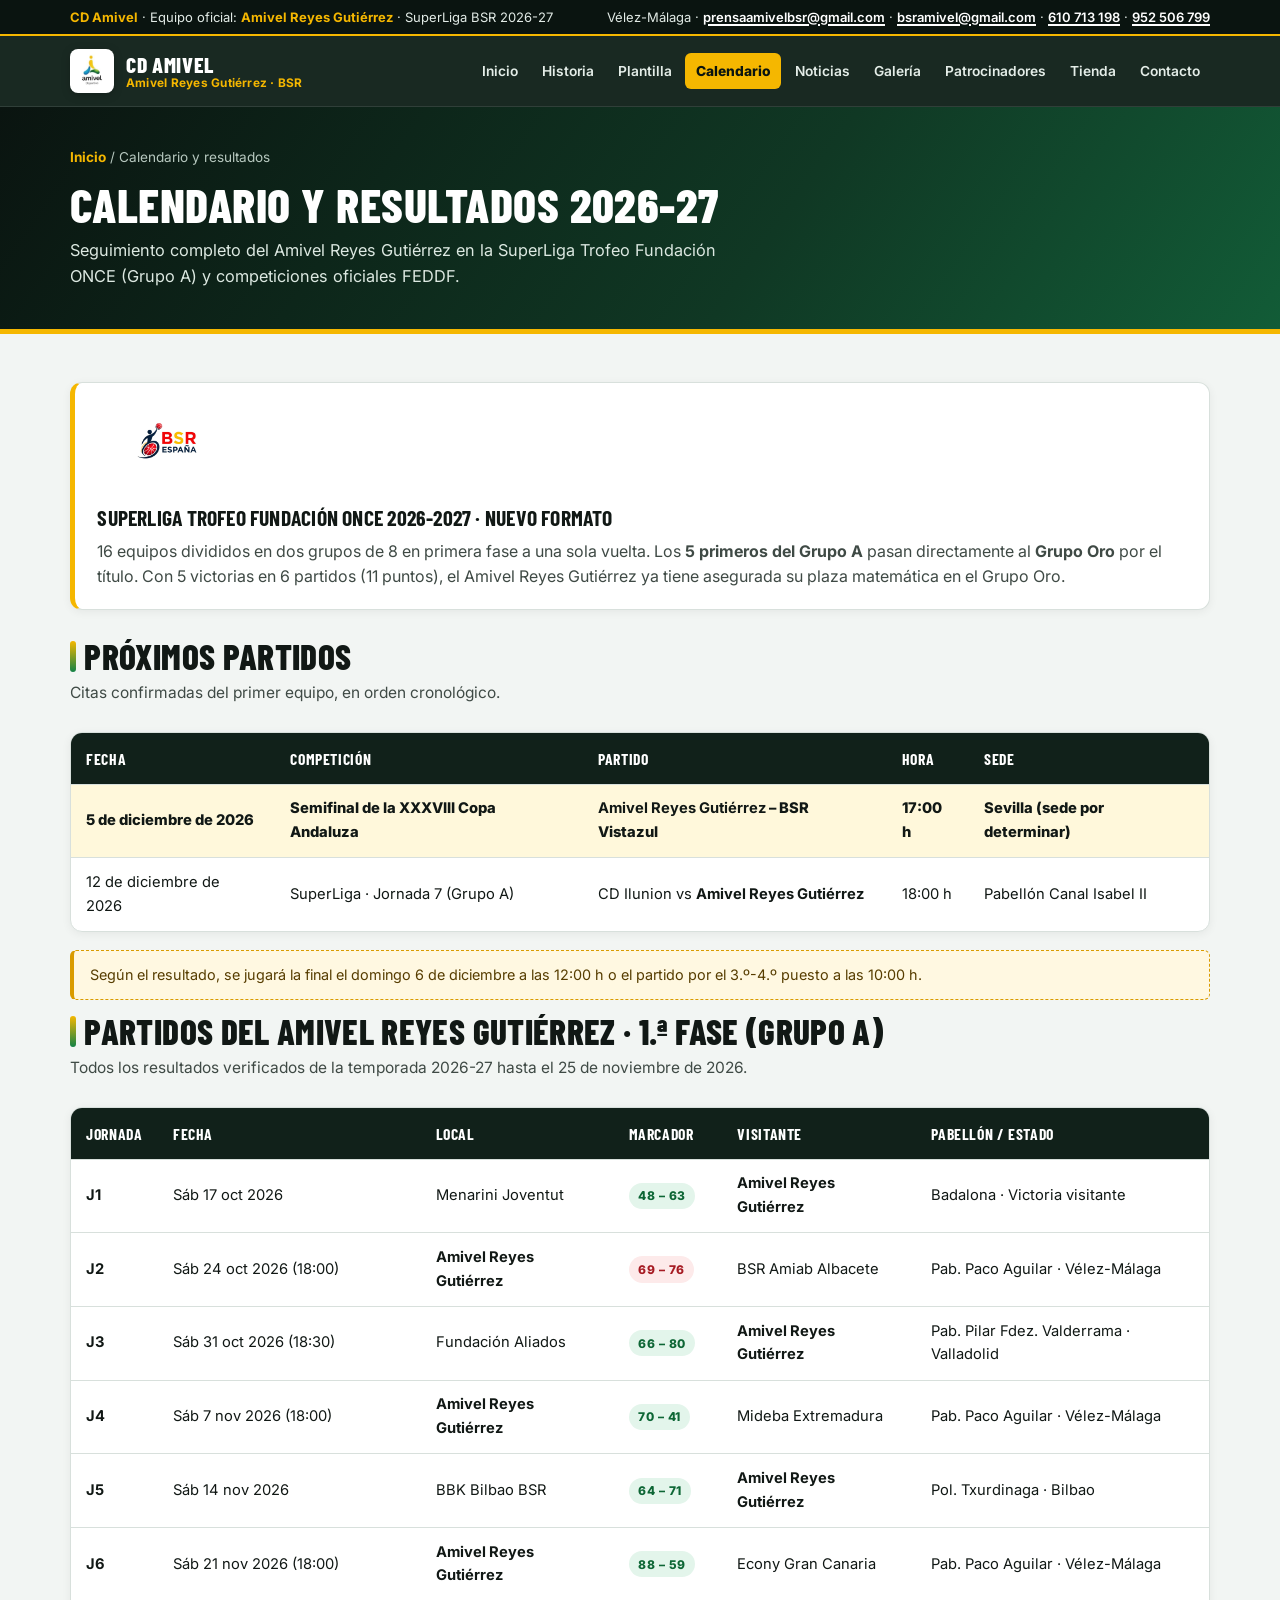
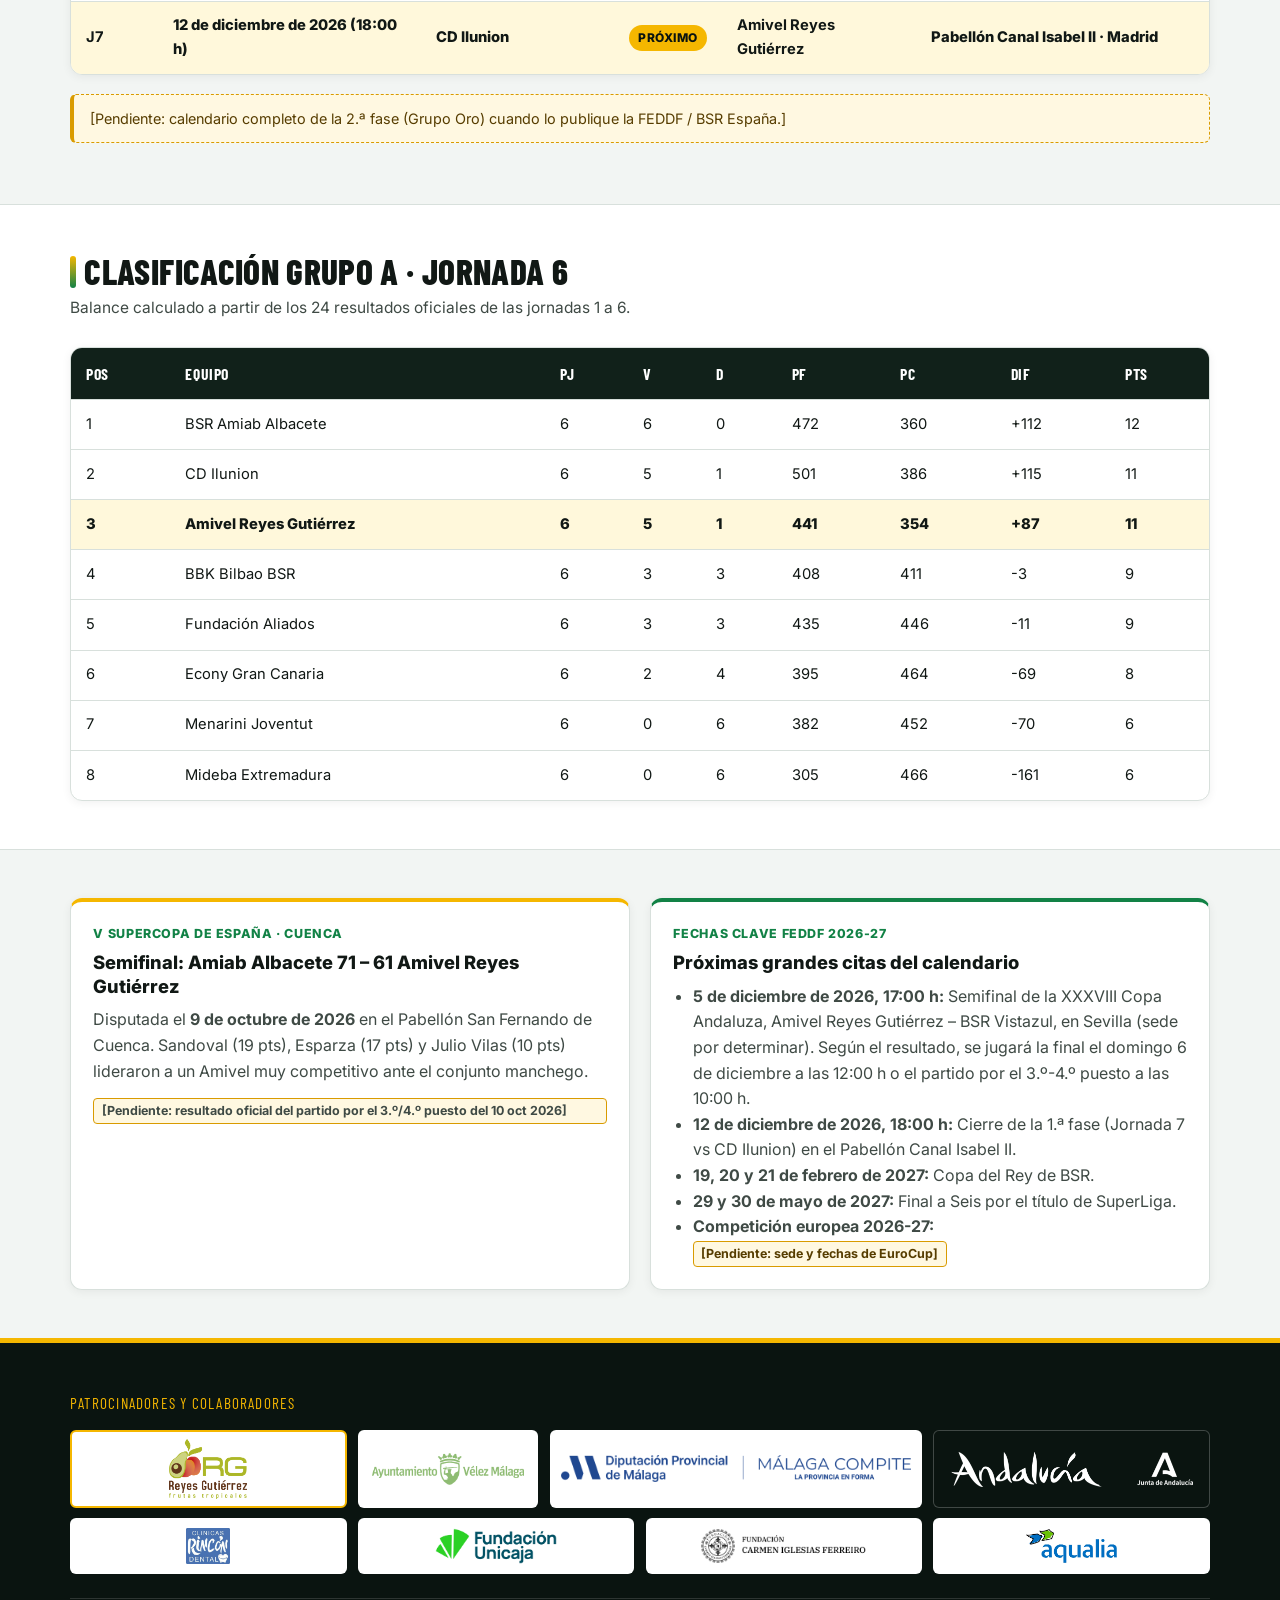
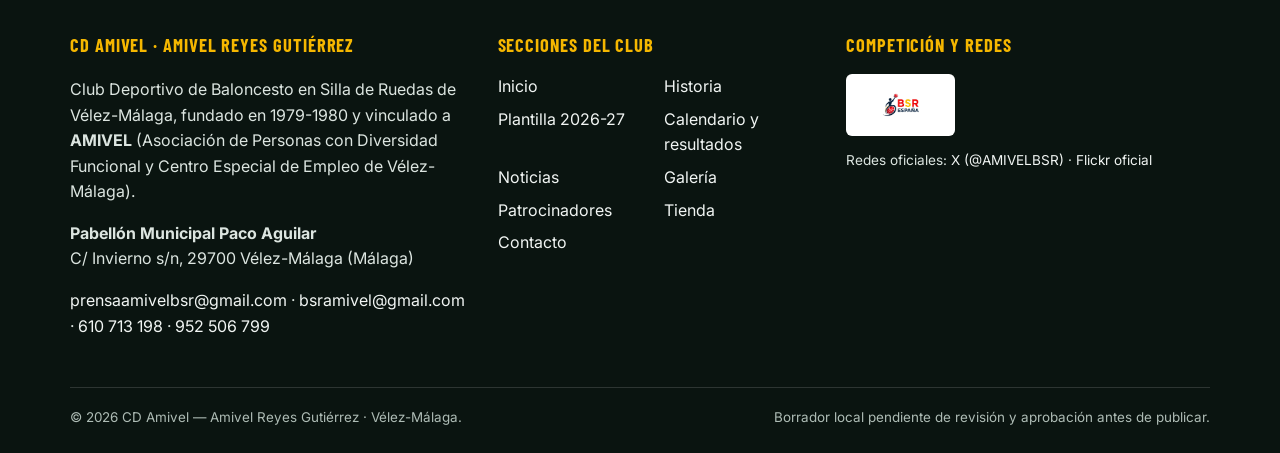
==== commit 28fbc865: "Update fixtures, contact details, and the Flickr gallery. Show the Copa Andaluza semifinal on 5 Dece" ====
--- a/calendario.html
+++ b/calendario.html
@@ -20,7 +20,7 @@
   <div class="top-strip">
     <div class="container top-strip-inner">
       <span><strong>CD Amivel</strong> · Equipo oficial: <strong>Amivel Reyes Gutiérrez</strong> · SuperLiga BSR 2026-27</span>
-      <span>Vélez-Málaga · <a href="mailto:prensaamivelbsr@gmail.com">prensaamivelbsr@gmail.com</a> · <a href="tel:+34610713198">610 713 198</a></span>
+      <span>Vélez-Málaga · <a href="mailto:prensaamivelbsr@gmail.com">prensaamivelbsr@gmail.com</a> · <a href="mailto:bsramivel@gmail.com">bsramivel@gmail.com</a> · <a href="tel:+34610713198">610 713 198</a> · <a href="tel:+34952506799">952 506 799</a></span>
     </div>
   </div>
 
@@ -74,6 +74,44 @@
 
         <div class="section-header">
           <div>
+            <h2 class="section-title">Próximos partidos</h2>
+            <p class="section-subtitle">Citas confirmadas del primer equipo, en orden cronológico.</p>
+          </div>
+        </div>
+
+        <div class="table-wrap reveal">
+          <table>
+            <thead>
+              <tr>
+                <th>Fecha</th>
+                <th>Competición</th>
+                <th>Partido</th>
+                <th>Hora</th>
+                <th>Sede</th>
+              </tr>
+            </thead>
+            <tbody>
+              <tr class="highlight-row">
+                <td>5 de diciembre de 2026</td>
+                <td>Semifinal de la XXXVIII Copa Andaluza</td>
+                <td><strong>Amivel Reyes Gutiérrez</strong> – BSR Vistazul</td>
+                <td>17:00 h</td>
+                <td>Sevilla (sede por determinar)</td>
+              </tr>
+              <tr>
+                <td>12 de diciembre de 2026</td>
+                <td>SuperLiga · Jornada 7 (Grupo A)</td>
+                <td>CD Ilunion vs <strong>Amivel Reyes Gutiérrez</strong></td>
+                <td>18:00 h</td>
+                <td>Pabellón Canal Isabel II</td>
+              </tr>
+            </tbody>
+          </table>
+        </div>
+        <p class="pending-note" style="margin-top:1.15rem;">Según el resultado, se jugará la final el domingo 6 de diciembre a las 12:00 h o el partido por el 3.º-4.º puesto a las 10:00 h.</p>
+
+        <div class="section-header">
+          <div>
             <h2 class="section-title">Partidos del Amivel Reyes Gutiérrez · 1.ª Fase (Grupo A)</h2>
             <p class="section-subtitle">Todos los resultados verificados de la temporada 2026-27 hasta el 25 de noviembre de 2026.</p>
           </div>
@@ -142,18 +180,18 @@
               </tr>
               <tr class="highlight-row">
                 <td><strong>J7</strong></td>
-                <td>Sáb 12 dic 2026</td>
+                <td>12 de diciembre de 2026 (18:00 h)</td>
                 <td>CD Ilunion</td>
                 <td><span class="badge badge-next">Próximo</span></td>
                 <td><strong>Amivel Reyes Gutiérrez</strong></td>
-                <td>Madrid · <span class="pending-inline">[Pendiente: hora oficial]</span></td>
+                <td>Pabellón Canal Isabel II · Madrid</td>
               </tr>
             </tbody>
           </table>
         </div>
 
         <div class="pending-note" style="margin-top:1.15rem;">
-          [Pendiente: horario oficial de la Jornada 7 (12 dic 2026 en Madrid) y calendario completo de la 2.ª fase (Grupo Oro) cuando lo publique la FEDDF / BSR España.]
+          [Pendiente: calendario completo de la 2.ª fase (Grupo Oro) cuando lo publique la FEDDF / BSR España.]
         </div>
       </div>
     </section>
@@ -210,7 +248,8 @@
           <span class="card-meta">Fechas clave FEDDF 2026-27</span>
           <h3>Próximas grandes citas del calendario</h3>
           <ul style="margin:0;padding-left:1.2rem;color:var(--ink-secondary);">
-            <li><strong>12 de diciembre de 2026:</strong> Cierre de la 1.ª fase (Jornada 7 vs CD Ilunion).</li>
+            <li><strong>5 de diciembre de 2026, 17:00 h:</strong> Semifinal de la XXXVIII Copa Andaluza, Amivel Reyes Gutiérrez – BSR Vistazul, en Sevilla (sede por determinar). Según el resultado, se jugará la final el domingo 6 de diciembre a las 12:00 h o el partido por el 3.º-4.º puesto a las 10:00 h.</li>
+            <li><strong>12 de diciembre de 2026, 18:00 h:</strong> Cierre de la 1.ª fase (Jornada 7 vs CD Ilunion) en el Pabellón Canal Isabel II.</li>
             <li><strong>19, 20 y 21 de febrero de 2027:</strong> Copa del Rey de BSR.</li>
             <li><strong>29 y 30 de mayo de 2027:</strong> Final a Seis por el título de SuperLiga.</li>
             <li><strong>Competición europea 2026-27:</strong> <span class="pending-inline">[Pendiente: sede y fechas de EuroCup]</span></li>
@@ -274,7 +313,9 @@
           <p><strong>Pabellón Municipal Paco Aguilar</strong><br>C/ Invierno s/n, 29700 Vélez-Málaga (Málaga)</p>
           <p>
             <a href="mailto:prensaamivelbsr@gmail.com">prensaamivelbsr@gmail.com</a> ·
-            <a href="tel:+34610713198">610 713 198</a>
+            <a href="mailto:bsramivel@gmail.com">bsramivel@gmail.com</a> ·
+            <a href="tel:+34610713198">610 713 198</a> ·
+            <a href="tel:+34952506799">952 506 799</a>
           </p>
         </div>
 
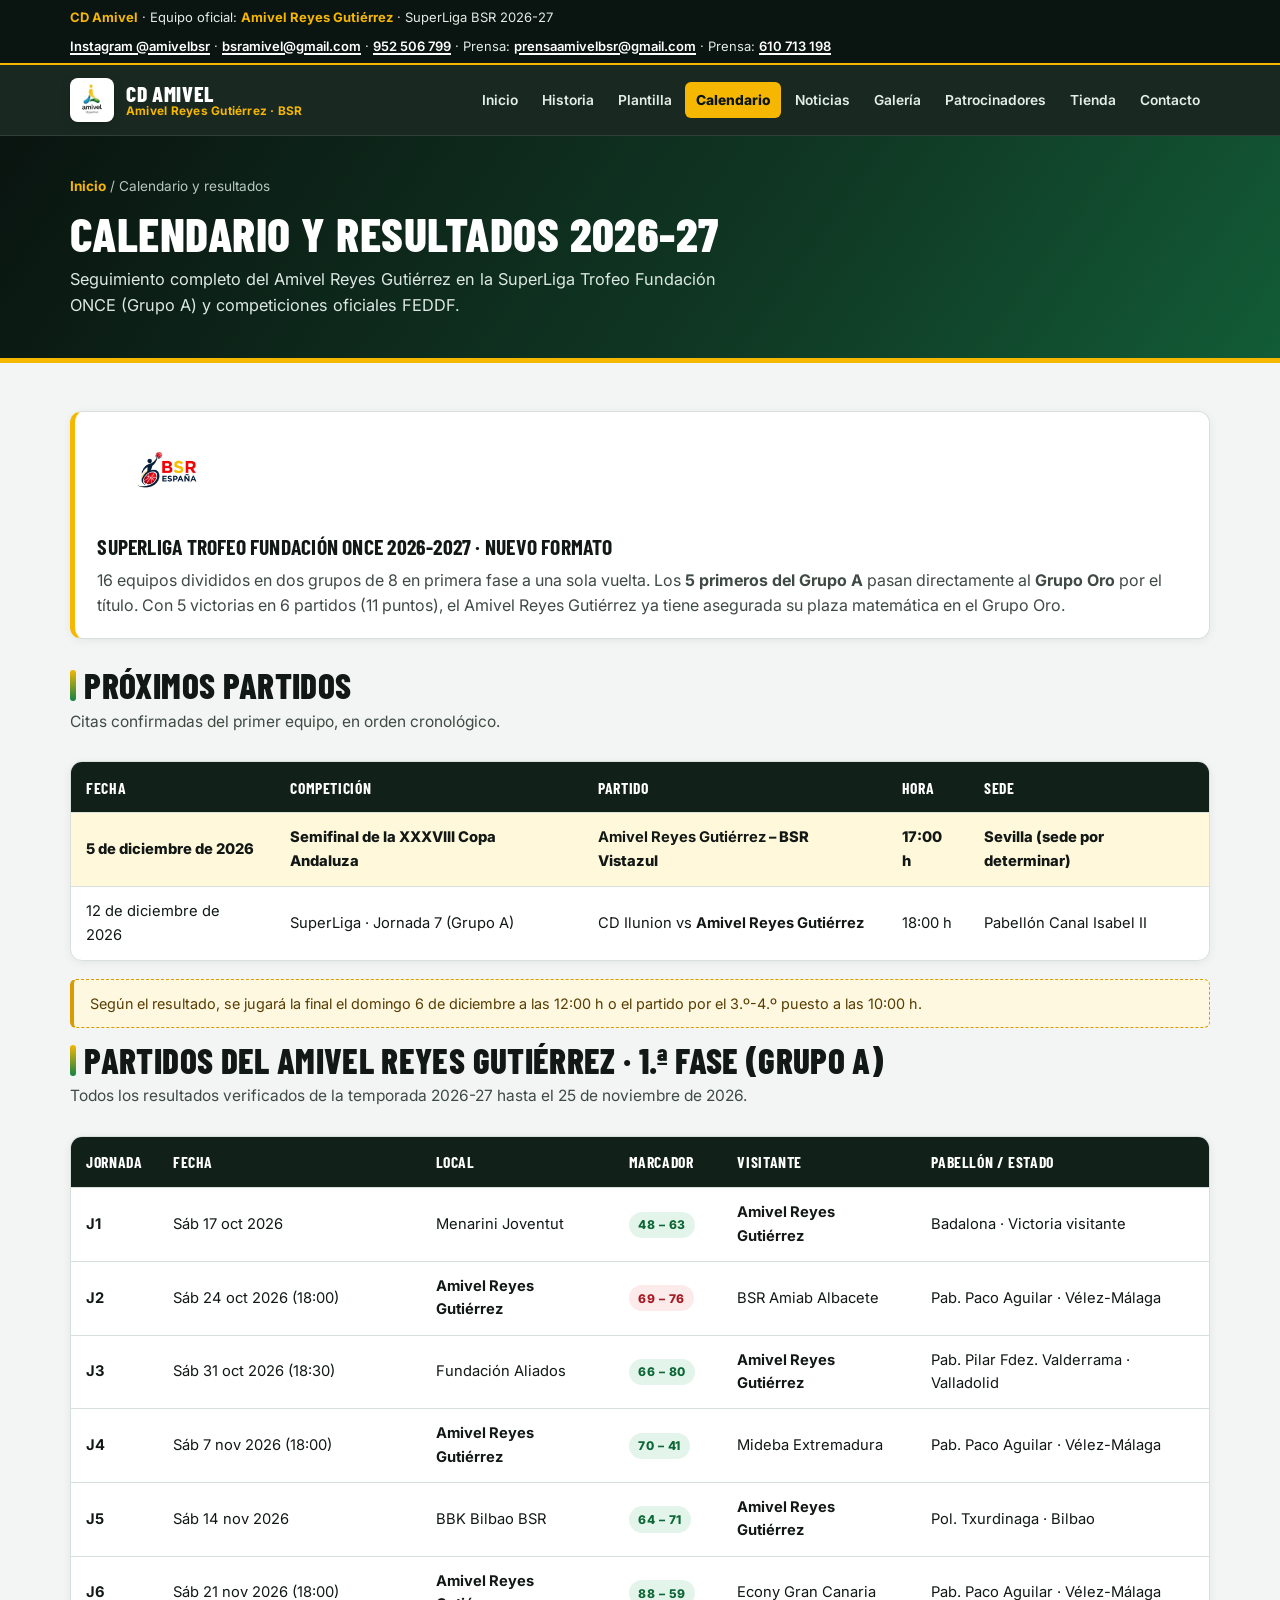
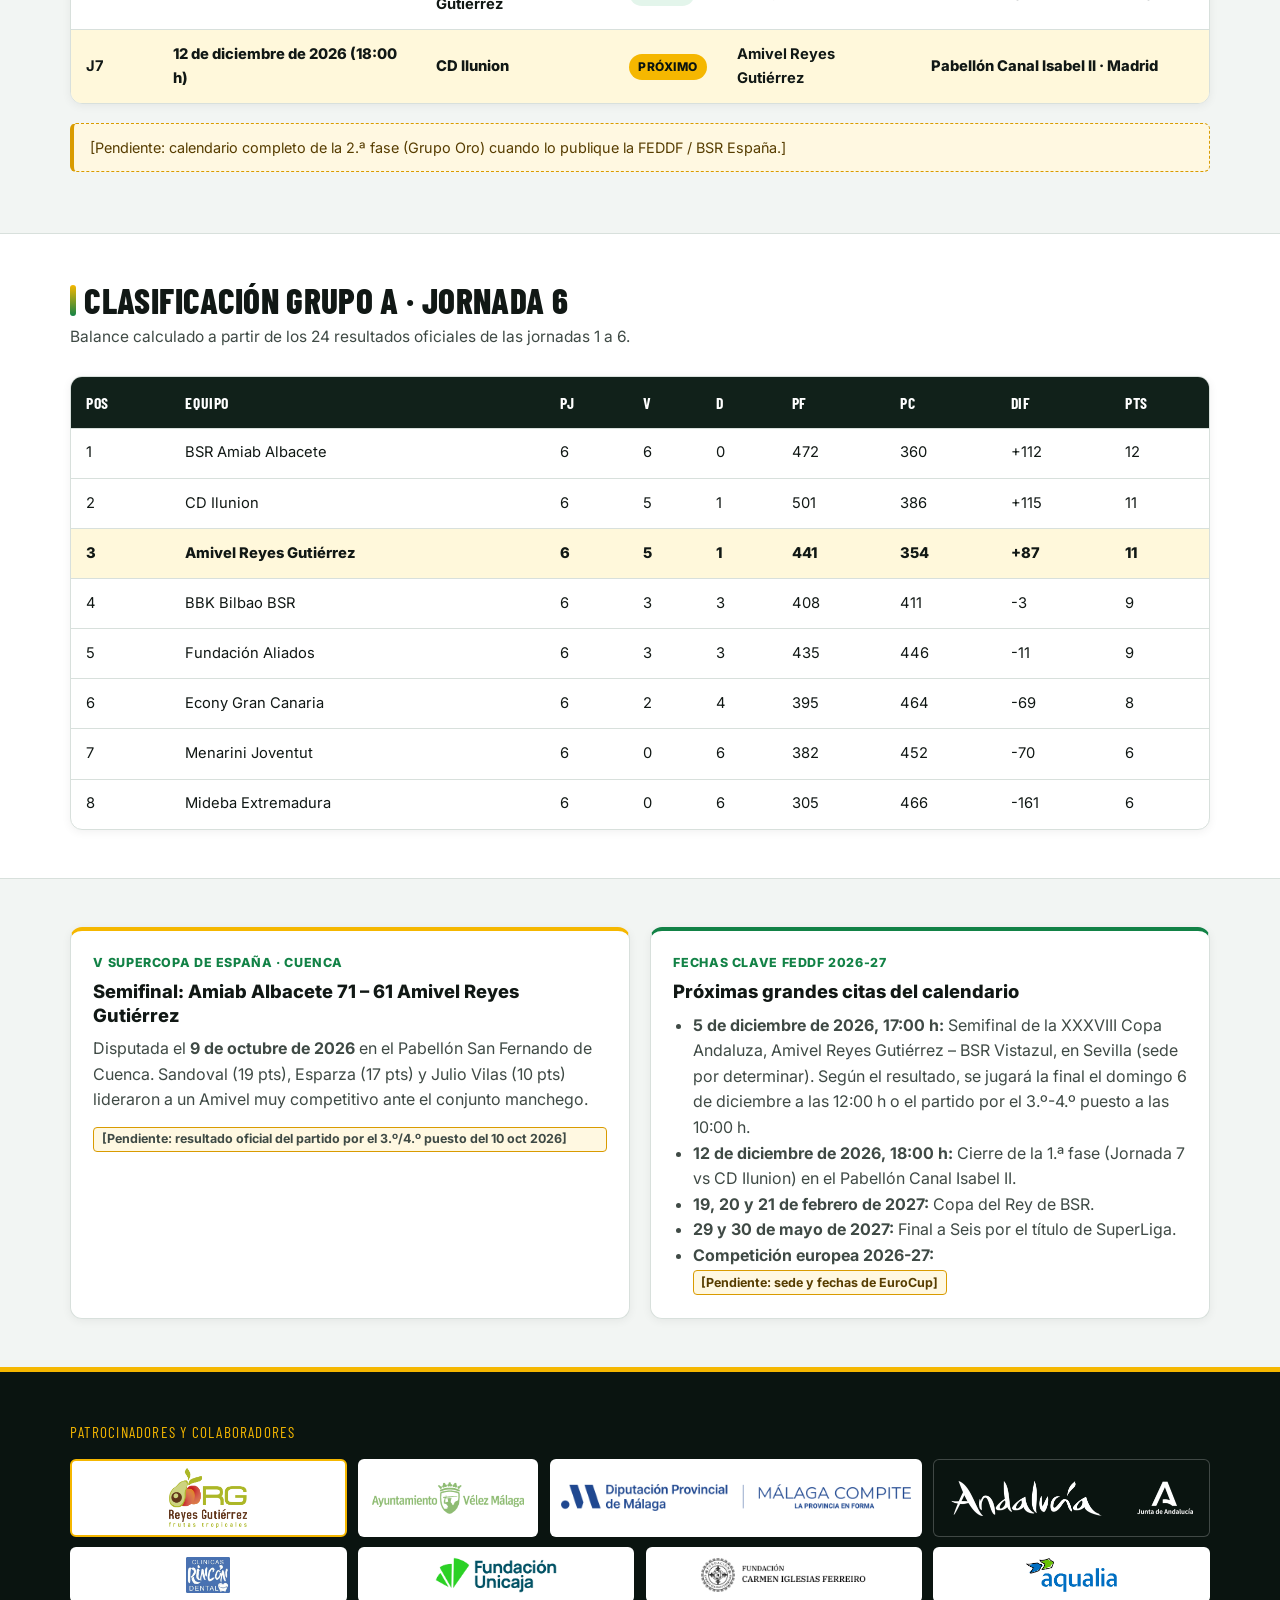
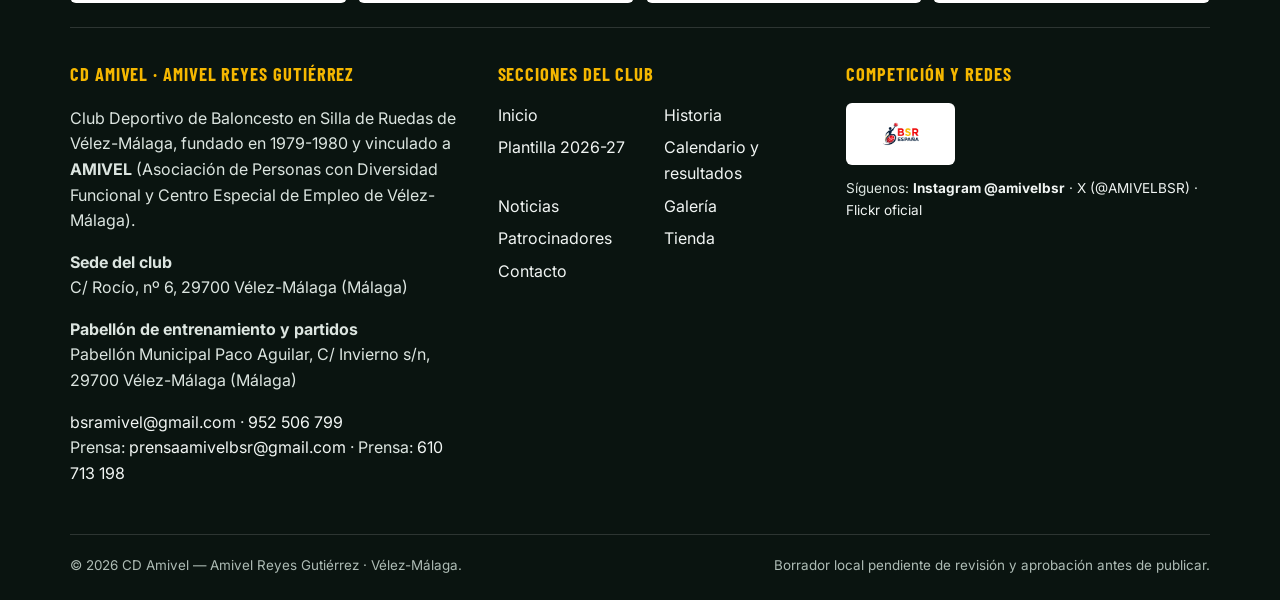
==== commit c495f7c8: "Put Instagram, the sede, and general contact first. Lead with Instagram @amivelbsr, list the Calle R" ====
--- a/calendario.html
+++ b/calendario.html
@@ -20,7 +20,7 @@
   <div class="top-strip">
     <div class="container top-strip-inner">
       <span><strong>CD Amivel</strong> · Equipo oficial: <strong>Amivel Reyes Gutiérrez</strong> · SuperLiga BSR 2026-27</span>
-      <span>Vélez-Málaga · <a href="mailto:prensaamivelbsr@gmail.com">prensaamivelbsr@gmail.com</a> · <a href="mailto:bsramivel@gmail.com">bsramivel@gmail.com</a> · <a href="tel:+34610713198">610 713 198</a> · <a href="tel:+34952506799">952 506 799</a></span>
+      <span><a href="https://www.instagram.com/amivelbsr/" target="_blank" rel="noopener noreferrer">Instagram @amivelbsr</a> · <a href="mailto:bsramivel@gmail.com">bsramivel@gmail.com</a> · <a href="tel:+34952506799">952 506 799</a> · Prensa: <a href="mailto:prensaamivelbsr@gmail.com">prensaamivelbsr@gmail.com</a> · Prensa: <a href="tel:+34610713198">610 713 198</a></span>
     </div>
   </div>
 
@@ -310,12 +310,13 @@
         <div>
           <h2 class="footer-heading">CD Amivel · Amivel Reyes Gutiérrez</h2>
           <p>Club Deportivo de Baloncesto en Silla de Ruedas de Vélez-Málaga, fundado en 1979-1980 y vinculado a <strong>AMIVEL</strong> (Asociación de Personas con Diversidad Funcional y Centro Especial de Empleo de Vélez-Málaga).</p>
-          <p><strong>Pabellón Municipal Paco Aguilar</strong><br>C/ Invierno s/n, 29700 Vélez-Málaga (Málaga)</p>
+          <p><strong>Sede del club</strong><br>C/ Rocío, nº 6, 29700 Vélez-Málaga (Málaga)</p>
+          <p><strong>Pabellón de entrenamiento y partidos</strong><br>Pabellón Municipal Paco Aguilar, C/ Invierno s/n, 29700 Vélez-Málaga (Málaga)</p>
           <p>
-            <a href="mailto:prensaamivelbsr@gmail.com">prensaamivelbsr@gmail.com</a> ·
             <a href="mailto:bsramivel@gmail.com">bsramivel@gmail.com</a> ·
-            <a href="tel:+34610713198">610 713 198</a> ·
-            <a href="tel:+34952506799">952 506 799</a>
+            <a href="tel:+34952506799">952 506 799</a><br>
+            Prensa: <a href="mailto:prensaamivelbsr@gmail.com">prensaamivelbsr@gmail.com</a> ·
+            Prensa: <a href="tel:+34610713198">610 713 198</a>
           </p>
         </div>
 
@@ -341,7 +342,7 @@
               <img src="assets/logo-liga-bsr-espana.jpg" alt="Logotipo de BSR España" width="90" height="48">
             </a>
           </div>
-          <p style="margin-top:0.85rem;font-size:0.85rem;">Redes oficiales: <a href="https://x.com/AMIVELBSR" target="_blank" rel="noopener noreferrer">X (@AMIVELBSR)</a> · <a href="https://www.flickr.com/photos/203475003@N02/" target="_blank" rel="noopener noreferrer">Flickr oficial</a></p>
+          <p style="margin-top:0.85rem;font-size:0.85rem;">Síguenos: <a href="https://www.instagram.com/amivelbsr/" target="_blank" rel="noopener noreferrer"><strong>Instagram @amivelbsr</strong></a> · <a href="https://x.com/AMIVELBSR" target="_blank" rel="noopener noreferrer">X (@AMIVELBSR)</a> · <a href="https://www.flickr.com/photos/203475003@N02/" target="_blank" rel="noopener noreferrer">Flickr oficial</a></p>
         </div>
       </div>
 
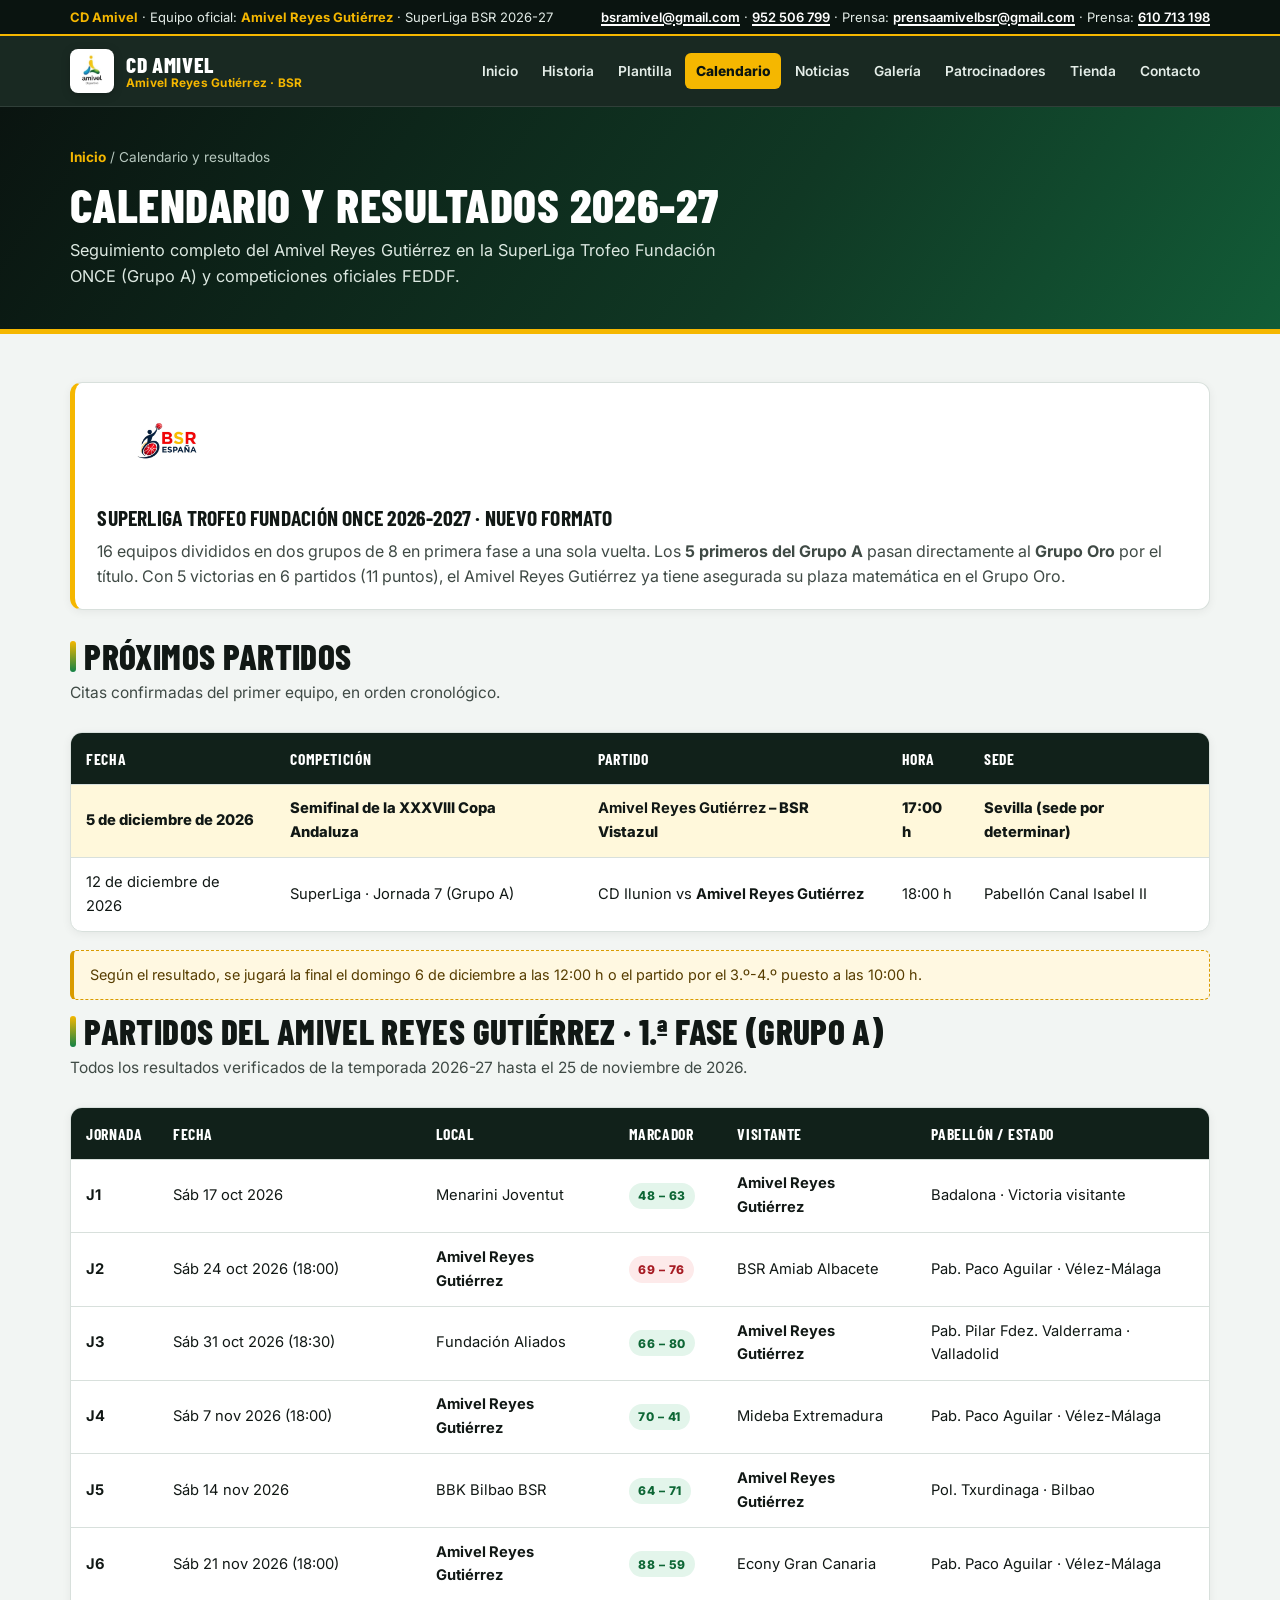
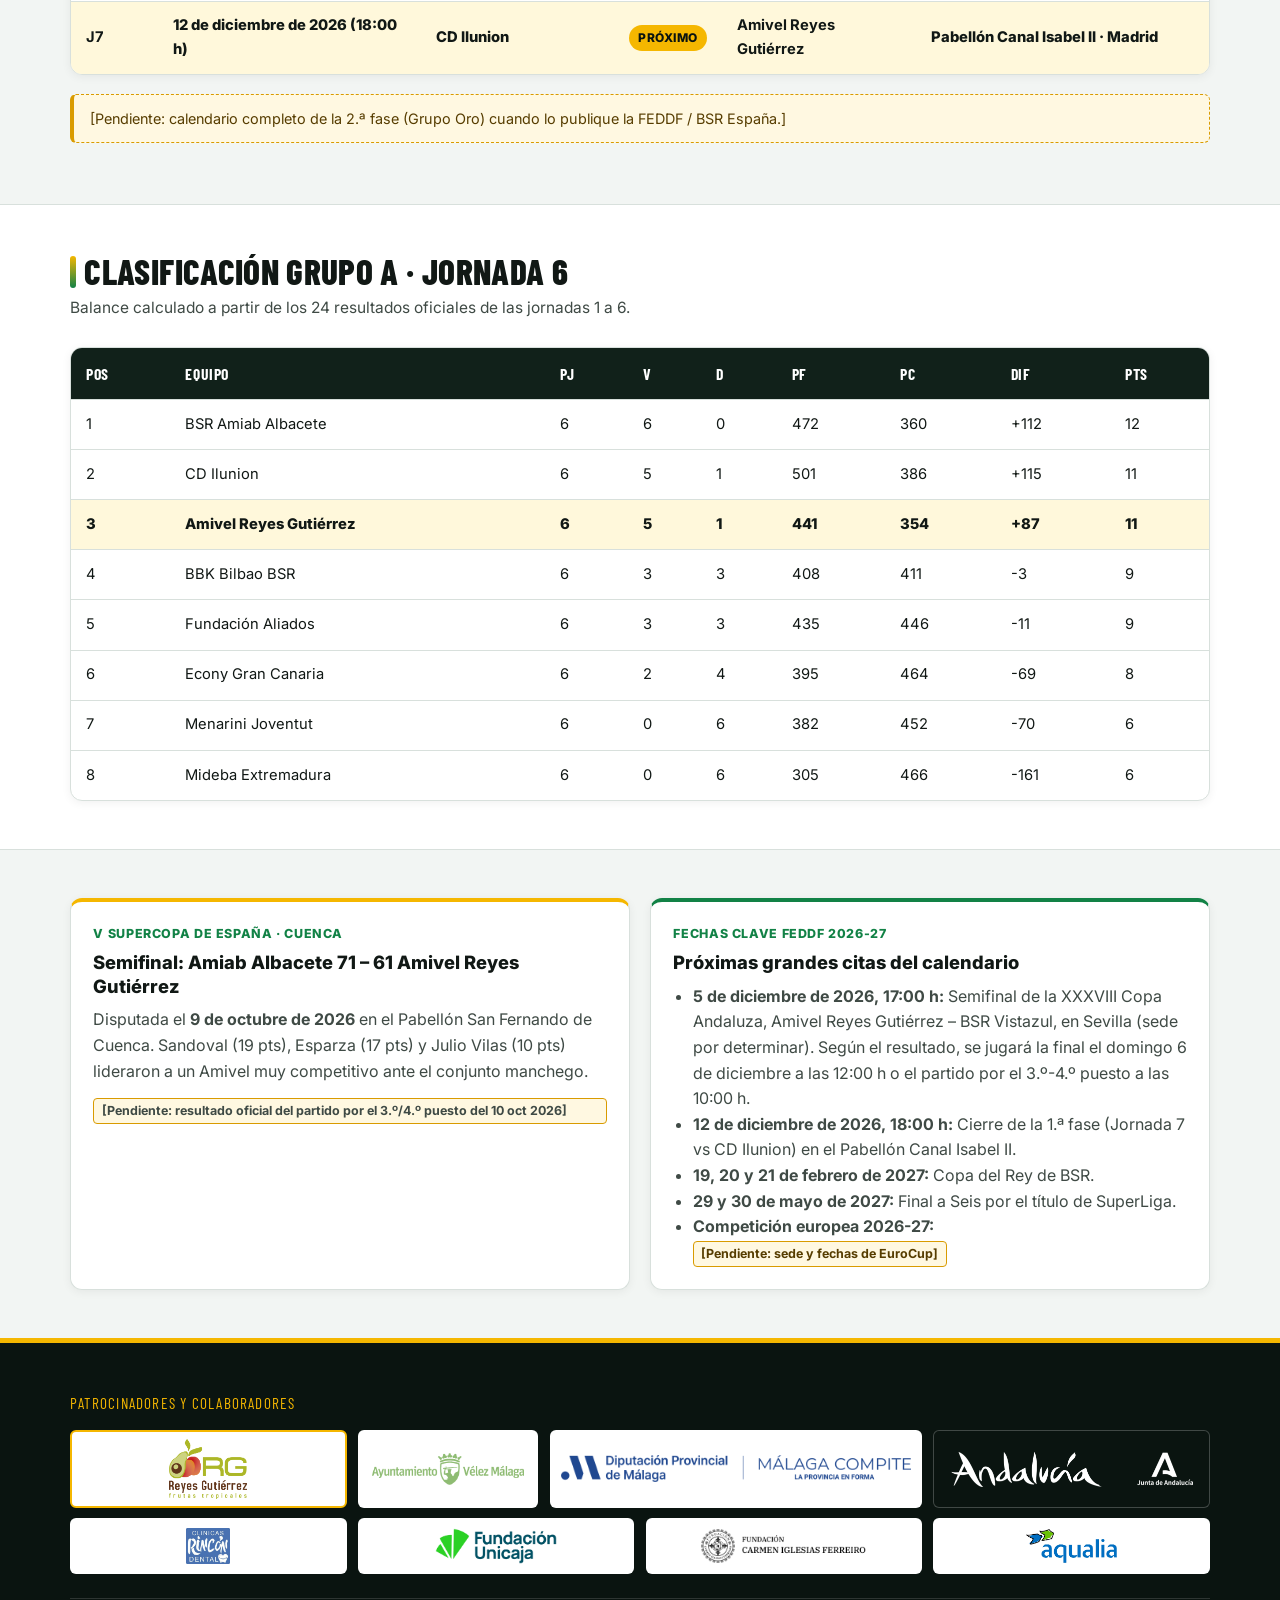
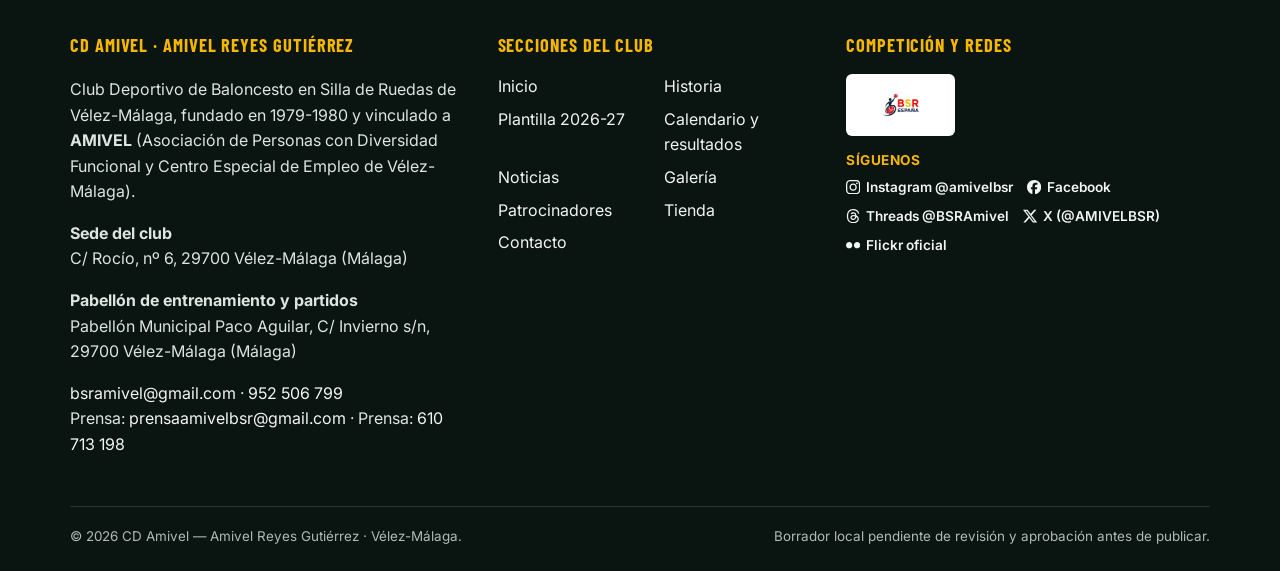
==== commit ec160763: "Move social links to the footer and link sponsor logos out. Drop social icons from the top bar, list" ====
--- a/calendario.html
+++ b/calendario.html
@@ -20,7 +20,7 @@
   <div class="top-strip">
     <div class="container top-strip-inner">
       <span><strong>CD Amivel</strong> · Equipo oficial: <strong>Amivel Reyes Gutiérrez</strong> · SuperLiga BSR 2026-27</span>
-      <span><a href="https://www.instagram.com/amivelbsr/" target="_blank" rel="noopener noreferrer">Instagram @amivelbsr</a> · <a href="mailto:bsramivel@gmail.com">bsramivel@gmail.com</a> · <a href="tel:+34952506799">952 506 799</a> · Prensa: <a href="mailto:prensaamivelbsr@gmail.com">prensaamivelbsr@gmail.com</a> · Prensa: <a href="tel:+34610713198">610 713 198</a></span>
+      <span><a href="mailto:bsramivel@gmail.com">bsramivel@gmail.com</a> · <a href="tel:+34952506799">952 506 799</a> · Prensa: <a href="mailto:prensaamivelbsr@gmail.com">prensaamivelbsr@gmail.com</a> · Prensa: <a href="tel:+34610713198">610 713 198</a></span>
     </div>
   </div>
 
@@ -264,42 +264,42 @@
         <p class="footer-sponsors-label">Patrocinadores y colaboradores</p>
         <ul class="footer-sponsors-list">
           <li class="footer-sponsor footer-sponsor-principal">
-            <a href="patrocinadores.html" aria-label="Reyes Gutiérrez Frutas Tropicales, patrocinador principal">
+            <a href="https://www.reyesgutierrez.com/" target="_blank" rel="noopener noreferrer" aria-label="Reyes Gutiérrez Frutas Tropicales, patrocinador principal">
               <img src="assets/patrocinadores/reyes-gutierrez.png" alt="Logotipo de Reyes Gutiérrez Frutas Tropicales, patrocinador principal" width="1197" height="921">
             </a>
           </li>
           <li class="footer-sponsor">
-            <a href="patrocinadores.html#ayuntamiento-velez-malaga" aria-label="Ayuntamiento de Vélez-Málaga">
+            <a href="https://www.velezmalaga.es/" target="_blank" rel="noopener noreferrer" aria-label="Ayuntamiento de Vélez-Málaga">
               <img src="assets/patrocinadores/ayuntamiento-velez-malaga.png" alt="Logotipo del Ayuntamiento de Vélez-Málaga" width="492" height="114">
             </a>
           </li>
           <li class="footer-sponsor footer-sponsor-wide">
-            <a href="patrocinadores.html#diputacion-malaga" aria-label="Diputación Provincial de Málaga y Málaga Compite">
+            <a href="https://www.malaga.es/" target="_blank" rel="noopener noreferrer" aria-label="Diputación Provincial de Málaga y Málaga Compite">
               <img src="assets/patrocinadores/diputacion-malaga.png" alt="Logotipos de la Diputación Provincial de Málaga y Málaga Compite" width="1772" height="136">
             </a>
           </li>
           <li class="footer-sponsor footer-sponsor-dark">
-            <a href="patrocinadores.html#junta-andalucia" aria-label="Junta de Andalucía">
+            <a href="https://www.juntadeandalucia.es/" target="_blank" rel="noopener noreferrer" aria-label="Junta de Andalucía">
               <img src="assets/patrocinadores/junta-andalucia.png" alt="Logotipo de la Junta de Andalucía" width="1948" height="287">
             </a>
           </li>
           <li class="footer-sponsor">
-            <a href="patrocinadores.html#clinicas-rincon-dental" aria-label="Clínicas Rincón Dental">
+            <a href="https://rinconsalud.es/dental/odontologia-general/limpieza-dental/" target="_blank" rel="noopener noreferrer" aria-label="Clínicas Rincón Dental">
               <img src="assets/patrocinadores/clinicas-rincon-dental.jpg" alt="Logotipo de Clínicas Rincón Dental" width="320" height="260">
             </a>
           </li>
           <li class="footer-sponsor">
-            <a href="patrocinadores.html#fundacion-unicaja" aria-label="Fundación Unicaja">
+            <a href="https://www.fundacionunicaja.com/" target="_blank" rel="noopener noreferrer" aria-label="Fundación Unicaja">
               <img src="assets/patrocinadores/fundacion-unicaja.png" alt="Logotipo de Fundación Unicaja" width="1400" height="412">
             </a>
           </li>
           <li class="footer-sponsor footer-sponsor-wordmark">
-            <a href="patrocinadores.html#fundacion-carmen-iglesias" aria-label="Fundación Carmen Iglesias Ferreiro">
+            <a href="https://fundacioncarmeniglesiasferreiro.org/" target="_blank" rel="noopener noreferrer" aria-label="Fundación Carmen Iglesias Ferreiro">
               <img src="assets/patrocinadores/fundacion-carmen-iglesias.png" alt="Logotipo de la Fundación Carmen Iglesias Ferreiro" width="430" height="88">
             </a>
           </li>
           <li class="footer-sponsor">
-            <a href="patrocinadores.html#aqualia" aria-label="Aqualia">
+            <a href="https://www.aqualia.com/" target="_blank" rel="noopener noreferrer" aria-label="Aqualia">
               <img src="assets/patrocinadores/aqualia.png" alt="Logotipo de Aqualia" width="714" height="278">
             </a>
           </li>
@@ -342,7 +342,8 @@
               <img src="assets/logo-liga-bsr-espana.jpg" alt="Logotipo de BSR España" width="90" height="48">
             </a>
           </div>
-          <p style="margin-top:0.85rem;font-size:0.85rem;">Síguenos: <a href="https://www.instagram.com/amivelbsr/" target="_blank" rel="noopener noreferrer"><strong>Instagram @amivelbsr</strong></a> · <a href="https://x.com/AMIVELBSR" target="_blank" rel="noopener noreferrer">X (@AMIVELBSR)</a> · <a href="https://www.flickr.com/photos/203475003@N02/" target="_blank" rel="noopener noreferrer">Flickr oficial</a></p>
+          <p class="social-follow">Síguenos</p>
+          <ul class="social-links"><li><a href="https://www.instagram.com/amivelbsr/" target="_blank" rel="noopener noreferrer" aria-label="Instagram @amivelbsr"><svg viewBox="0 0 24 24" aria-hidden="true" focusable="false"><path d="M7.0301.084c-1.2768.0602-2.1487.264-2.911.5634-.7888.3075-1.4575.72-2.1228 1.3877-.6652.6677-1.075 1.3368-1.3802 2.127-.2954.7638-.4956 1.6365-.552 2.914-.0564 1.2775-.0689 1.6882-.0626 4.947.0062 3.2586.0206 3.6671.0825 4.9473.061 1.2765.264 2.1482.5635 2.9107.308.7889.72 1.4573 1.388 2.1228.6679.6655 1.3365 1.0743 2.1285 1.38.7632.295 1.6361.4961 2.9134.552 1.2773.056 1.6884.069 4.9462.0627 3.2578-.0062 3.668-.0207 4.9478-.0814 1.28-.0607 2.147-.2652 2.9098-.5633.7889-.3086 1.4578-.72 2.1228-1.3881.665-.6682 1.0745-1.3378 1.3795-2.1284.2957-.7632.4966-1.636.552-2.9124.056-1.2809.0692-1.6898.063-4.948-.0063-3.2583-.021-3.6668-.0817-4.9465-.0607-1.2797-.264-2.1487-.5633-2.9117-.3084-.7889-.72-1.4568-1.3876-2.1228C21.2982 1.33 20.628.9208 19.8378.6165 19.074.321 18.2017.1197 16.9244.0645 15.6471.0093 15.236-.005 11.977.0014 8.718.0076 8.31.0215 7.0301.0839m.1402 21.6932c-1.17-.0509-1.8053-.2453-2.2287-.408-.5606-.216-.96-.4771-1.3819-.895-.422-.4178-.6811-.8186-.9-1.378-.1644-.4234-.3624-1.058-.4171-2.228-.0595-1.2645-.072-1.6442-.079-4.848-.007-3.2037.0053-3.583.0607-4.848.05-1.169.2456-1.805.408-2.2282.216-.5613.4762-.96.895-1.3816.4188-.4217.8184-.6814 1.3783-.9003.423-.1651 1.0575-.3614 2.227-.4171 1.2655-.06 1.6447-.072 4.848-.079 3.2033-.007 3.5835.005 4.8495.0608 1.169.0508 1.8053.2445 2.228.408.5608.216.96.4754 1.3816.895.4217.4194.6816.8176.9005 1.3787.1653.4217.3617 1.056.4169 2.2263.0602 1.2655.0739 1.645.0796 4.848.0058 3.203-.0055 3.5834-.061 4.848-.051 1.17-.245 1.8055-.408 2.2294-.216.5604-.4763.96-.8954 1.3814-.419.4215-.8181.6811-1.3783.9-.4224.1649-1.0577.3617-2.2262.4174-1.2656.0595-1.6448.072-4.8493.079-3.2045.007-3.5825-.006-4.848-.0608M16.953 5.5864A1.44 1.44 0 1 0 18.39 4.144a1.44 1.44 0 0 0-1.437 1.4424M5.8385 12.012c.0067 3.4032 2.7706 6.1557 6.173 6.1493 3.4026-.0065 6.157-2.7701 6.1506-6.1733-.0065-3.4032-2.771-6.1565-6.174-6.1498-3.403.0067-6.156 2.771-6.1496 6.1738M8 12.0077a4 4 0 1 1 4.008 3.9921A3.9996 3.9996 0 0 1 8 12.0077"/></svg><span>Instagram @amivelbsr</span></a></li><li><a href="https://www.facebook.com/search/top/?q=amivel%20reyes%20guti%C3%A9rrez" target="_blank" rel="noopener noreferrer" aria-label="Facebook"><svg viewBox="0 0 24 24" aria-hidden="true" focusable="false"><path d="M9.101 23.691v-7.98H6.627v-3.667h2.474v-1.58c0-4.085 1.848-5.978 5.858-5.978.401 0 .955.042 1.468.103a8.68 8.68 0 0 1 1.141.195v3.325a8.623 8.623 0 0 0-.653-.036 26.805 26.805 0 0 0-.733-.009c-.707 0-1.259.096-1.675.309a1.686 1.686 0 0 0-.679.622c-.258.42-.374.995-.374 1.752v1.297h3.919l-.386 2.103-.287 1.564h-3.246v8.245C19.396 23.238 24 18.179 24 12.044c0-6.627-5.373-12-12-12s-12 5.373-12 12c0 5.628 3.874 10.35 9.101 11.647Z"/></svg><span>Facebook</span></a></li><li><a href="https://www.threads.net/@bsramivel" target="_blank" rel="noopener noreferrer" aria-label="Threads @BSRAmivel"><svg viewBox="0 0 24 24" aria-hidden="true" focusable="false"><path d="M12.186 24h-.007c-3.581-.024-6.334-1.205-8.184-3.509C2.35 18.44 1.5 15.586 1.472 12.01v-.017c.03-3.579.879-6.43 2.525-8.482C5.845 1.205 8.6.024 12.18 0h.014c2.746.02 5.043.725 6.826 2.098 1.677 1.29 2.858 3.13 3.509 5.467l-2.04.569c-1.104-3.96-3.898-5.984-8.304-6.015-2.91.022-5.11.936-6.54 2.717C4.307 6.504 3.616 8.914 3.589 12c.027 3.086.718 5.496 2.057 7.164 1.43 1.783 3.631 2.698 6.54 2.717 2.623-.02 4.358-.631 5.8-2.045 1.647-1.613 1.618-3.593 1.09-4.798-.31-.71-.873-1.3-1.634-1.75-.192 1.352-.622 2.446-1.284 3.272-.886 1.102-2.14 1.704-3.73 1.79-1.202.065-2.361-.218-3.259-.801-1.063-.689-1.685-1.74-1.752-2.964-.065-1.19.408-2.285 1.33-3.082.88-.76 2.119-1.207 3.583-1.291a13.853 13.853 0 0 1 3.02.142c-.126-.742-.375-1.332-.75-1.757-.513-.586-1.308-.883-2.359-.89h-.029c-.844 0-1.992.232-2.721 1.32L7.734 7.847c.98-1.454 2.568-2.256 4.478-2.256h.044c3.194.02 5.097 1.975 5.287 5.388.108.046.216.094.321.142 1.49.7 2.58 1.761 3.154 3.07.797 1.82.871 4.79-1.548 7.158-1.85 1.81-4.094 2.628-7.277 2.65Zm1.003-11.69c-.242 0-.487.007-.739.021-1.836.103-2.98.946-2.916 2.143.067 1.256 1.452 1.839 2.784 1.767 1.224-.065 2.818-.543 3.086-3.71a10.5 10.5 0 0 0-2.215-.221z"/></svg><span>Threads @BSRAmivel</span></a></li><li><a href="https://x.com/AMIVELBSR" target="_blank" rel="noopener noreferrer" aria-label="X (@AMIVELBSR)"><svg viewBox="0 0 24 24" aria-hidden="true" focusable="false"><path d="M18.901 1.153h3.68l-8.04 9.19L24 22.846h-7.406l-5.8-7.584-6.638 7.584H.474l8.6-9.83L0 1.154h7.594l5.243 6.932ZM17.61 20.644h2.039L6.486 3.24H4.298Z"/></svg><span>X (@AMIVELBSR)</span></a></li><li><a href="https://www.flickr.com/photos/203475003@N02/" target="_blank" rel="noopener noreferrer" aria-label="Flickr oficial"><svg viewBox="0 0 24 24" aria-hidden="true" focusable="false"><path d="M5.334 6.666C2.3884 6.666 0 9.055 0 12c0 2.9456 2.3884 5.334 5.334 5.334 2.9456 0 5.332-2.3884 5.332-5.334 0-2.945-2.3864-5.334-5.332-5.334zm13.332 0c-2.9456 0-5.332 2.389-5.332 5.334 0 2.9456 2.3864 5.334 5.332 5.334C21.6116 17.334 24 14.9456 24 12c0-2.945-2.3884-5.334-5.334-5.334Z"/></svg><span>Flickr oficial</span></a></li></ul>
         </div>
       </div>
 
--- a/css/styles.css
+++ b/css/styles.css
@@ -1672,3 +1672,69 @@
     grid-column: 1 / -1;
   }
 }
+
+.social-follow {
+  margin: 0.85rem 0 0.45rem;
+  font-size: 0.85rem;
+  font-weight: 700;
+  letter-spacing: 0.04em;
+  text-transform: uppercase;
+  color: var(--sport-gold);
+}
+
+.social-links {
+  list-style: none;
+  margin: 0;
+  padding: 0;
+  display: flex;
+  flex-wrap: wrap;
+  gap: 0.45rem 0.85rem;
+  align-items: center;
+}
+
+.social-links a {
+  display: inline-flex;
+  align-items: center;
+  gap: 0.38rem;
+  font-weight: 600;
+  line-height: 1.2;
+  text-decoration: none;
+}
+
+.social-links svg {
+  width: 1.05em;
+  height: 1.05em;
+  fill: currentColor;
+  flex: 0 0 auto;
+}
+
+.site-footer .social-links {
+  font-size: 0.85rem;
+}
+
+.social-links-card {
+  margin-top: 0.85rem;
+  font-size: 1rem;
+}
+
+.social-links-card a {
+  color: var(--ink, #10211a);
+}
+
+.social-links-card a:hover {
+  color: var(--sport-green);
+}
+
+a.sponsor-logo-wrap,
+a.sponsor-card-logo {
+  text-decoration: none;
+  color: inherit;
+}
+
+a.sponsor-logo-wrap:hover,
+a.sponsor-card-logo:hover {
+  outline: 2px solid var(--sport-gold);
+  outline-offset: 2px;
+  text-decoration: none;
+  color: inherit;
+}
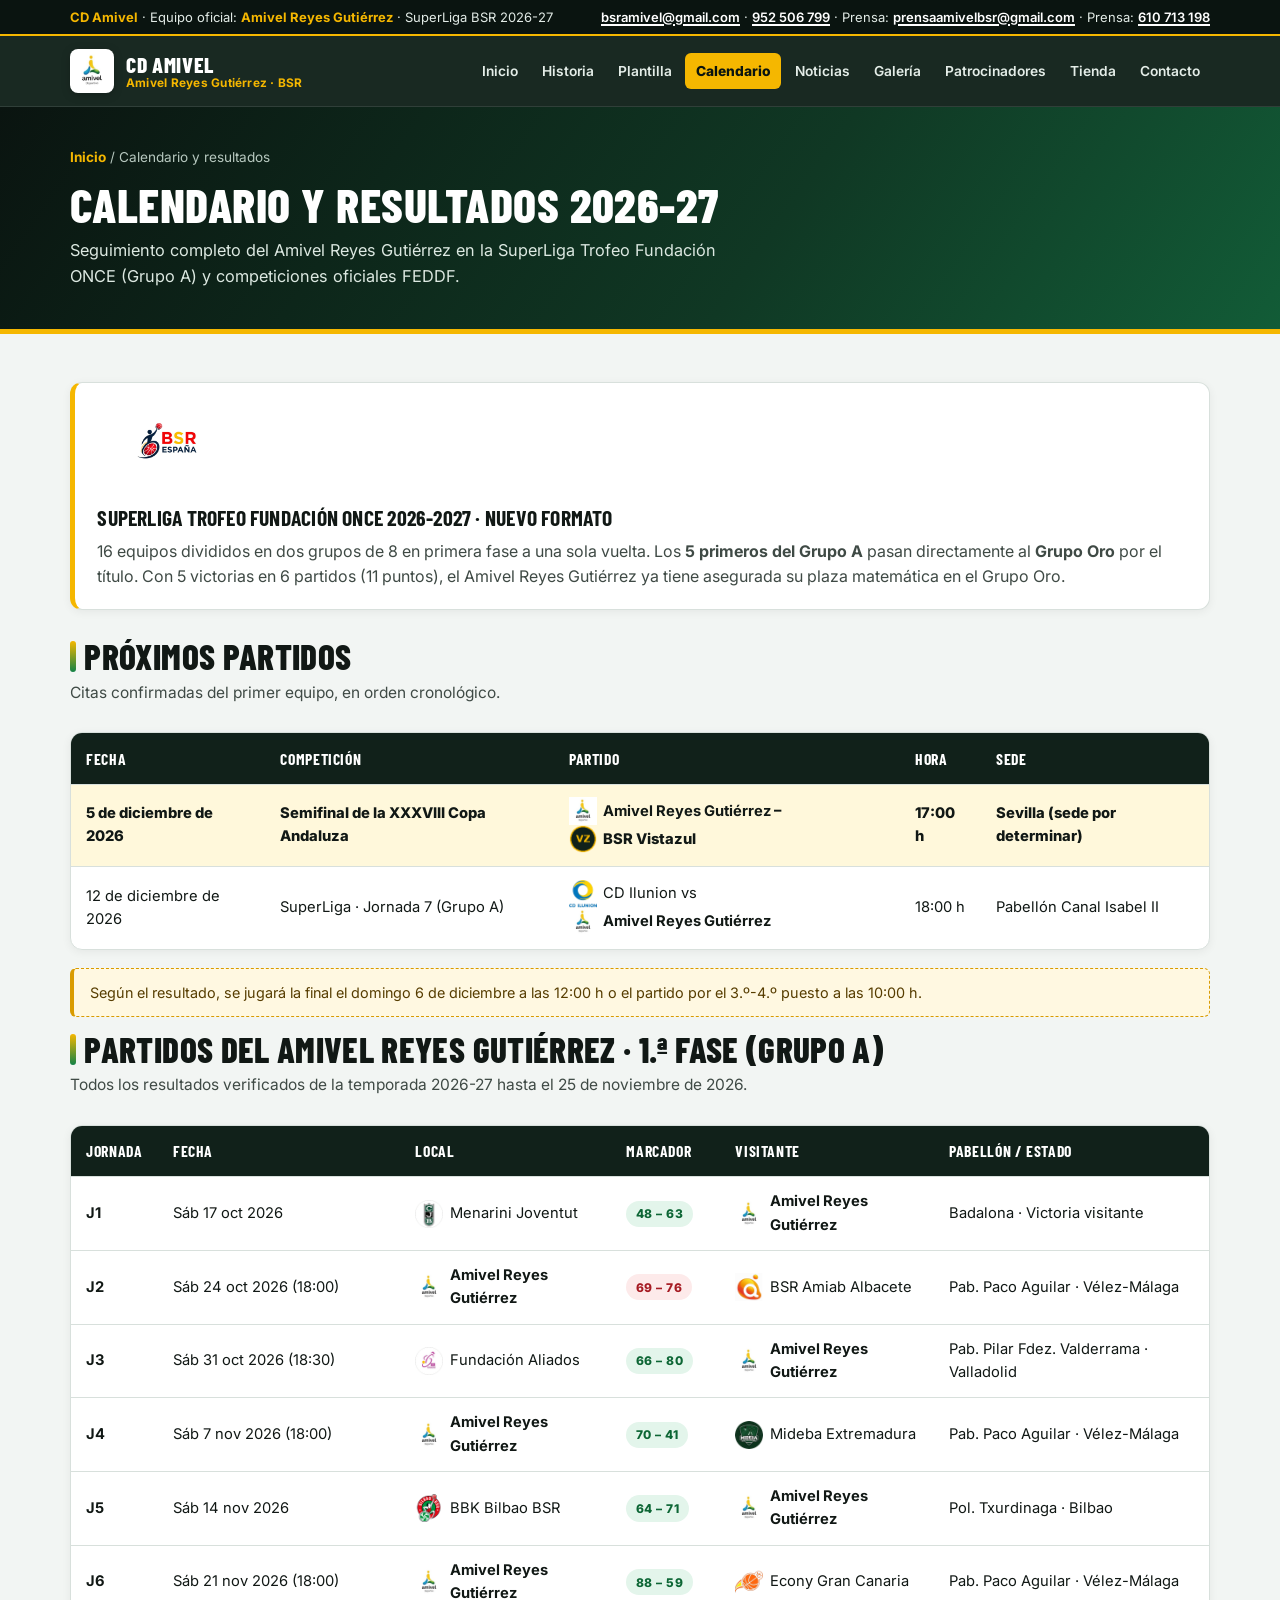
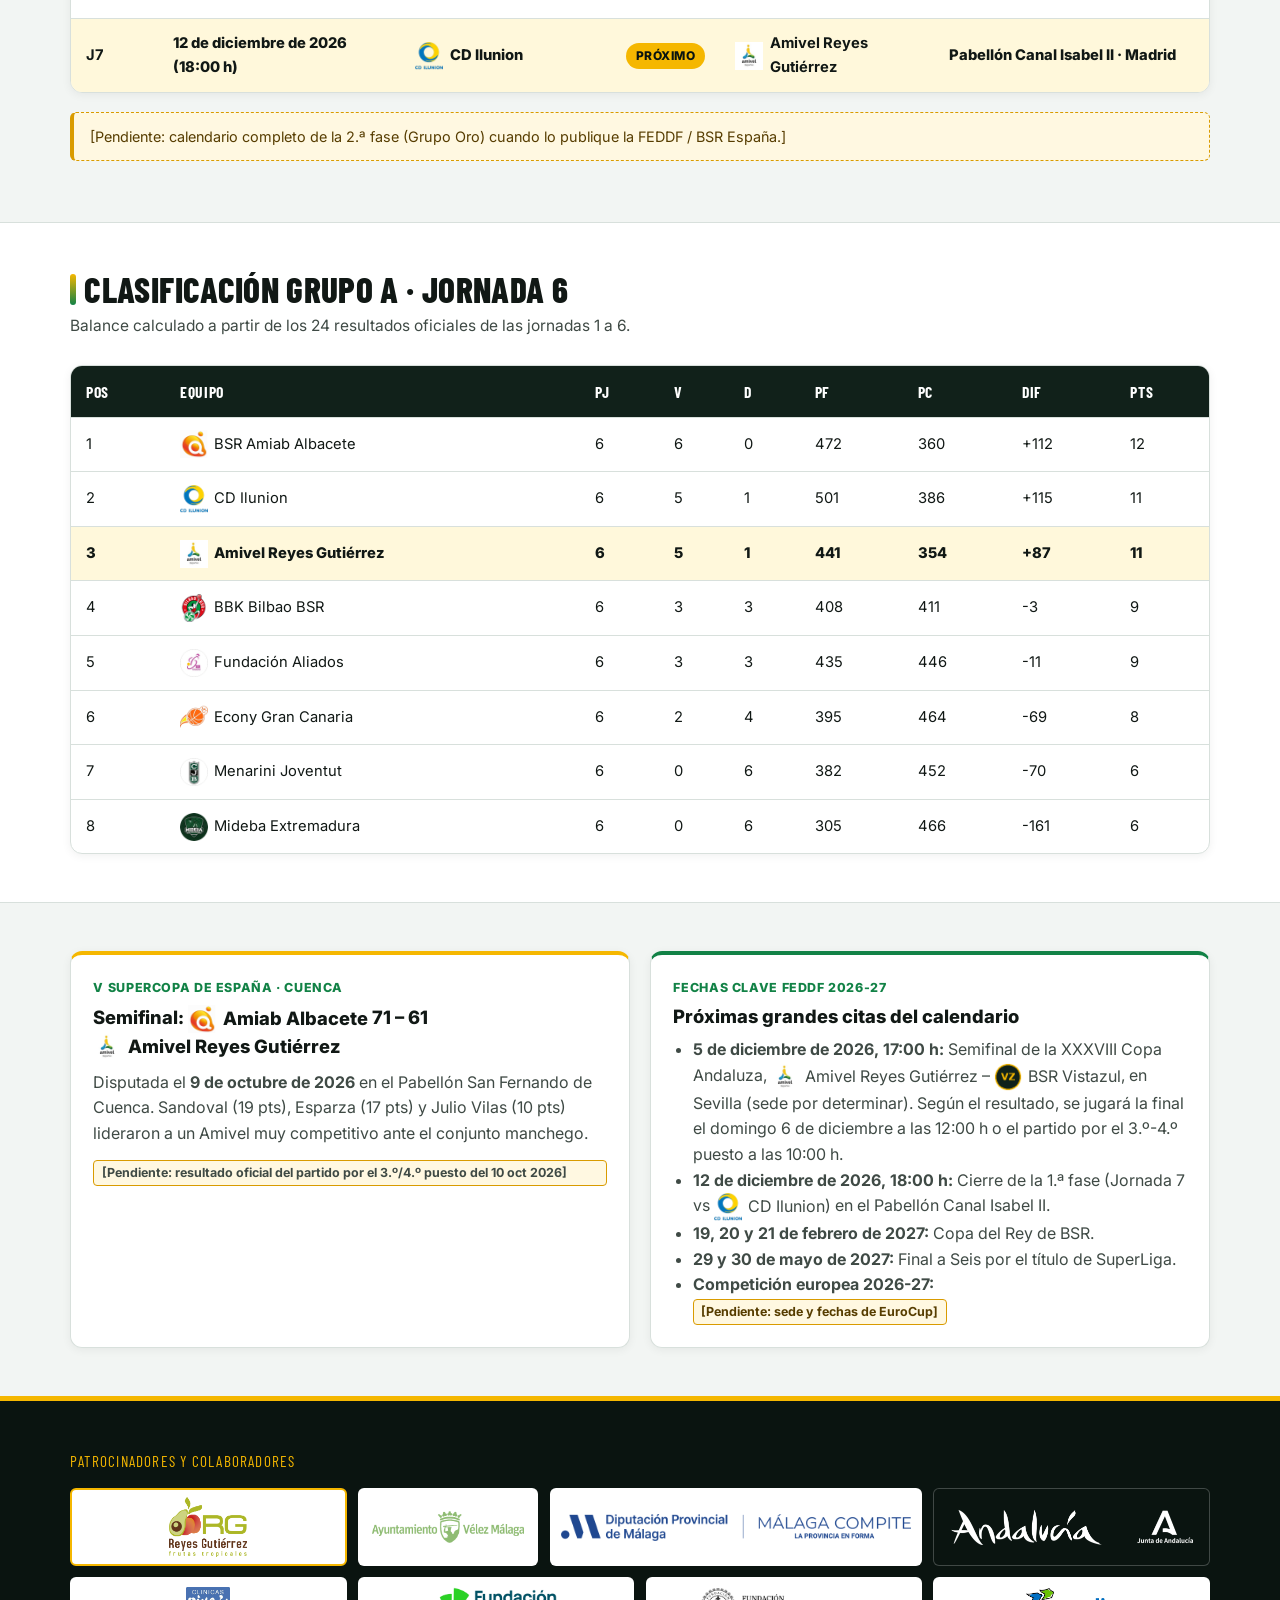
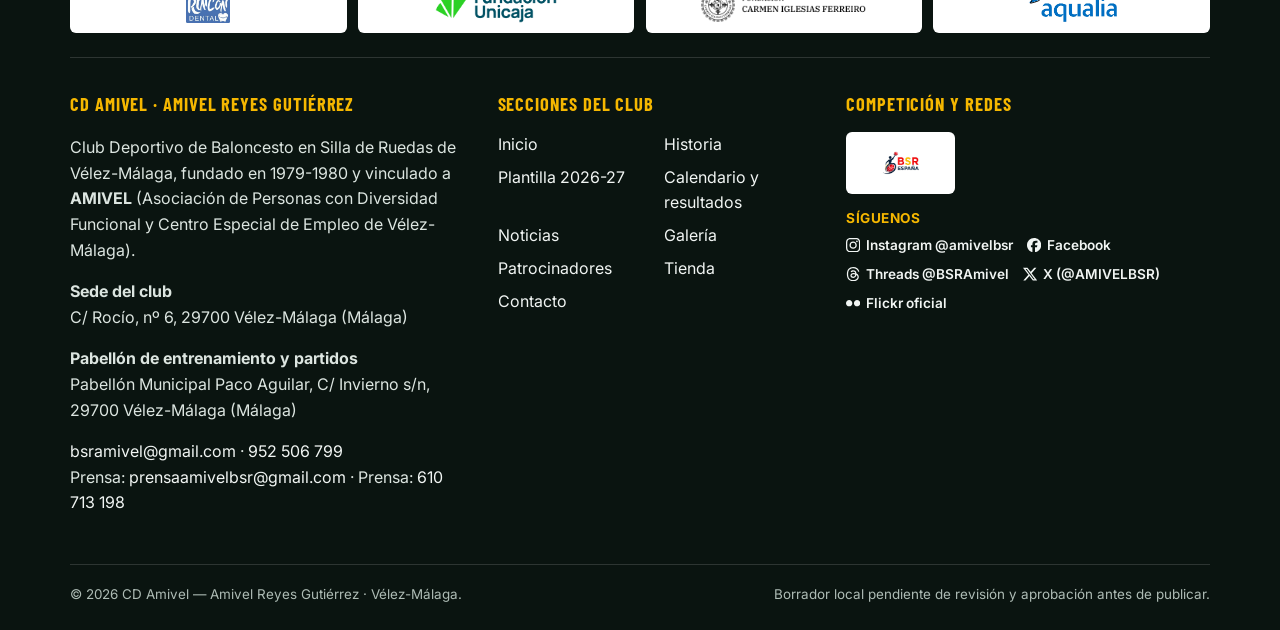
==== commit e9abfa4d: "Rename Flickr galleries and add team crests beside fixtures. Use the team photo as the home hero, an" ====
--- a/calendario.html
+++ b/calendario.html
@@ -94,14 +94,14 @@
               <tr class="highlight-row">
                 <td>5 de diciembre de 2026</td>
                 <td>Semifinal de la XXXVIII Copa Andaluza</td>
-                <td><strong>Amivel Reyes Gutiérrez</strong> – BSR Vistazul</td>
+                <td><span class="team"><img class="team-crest" src="assets/escudos/amivel.png" alt="Escudo de Amivel Reyes Gutiérrez" width="28" height="28"><strong>Amivel Reyes Gutiérrez</strong></span> – <span class="team"><img class="team-crest" src="assets/escudos/vistazul.png" alt="Escudo de BSR Vistazul" width="28" height="28">BSR Vistazul</span></td>
                 <td>17:00 h</td>
                 <td>Sevilla (sede por determinar)</td>
               </tr>
               <tr>
                 <td>12 de diciembre de 2026</td>
                 <td>SuperLiga · Jornada 7 (Grupo A)</td>
-                <td>CD Ilunion vs <strong>Amivel Reyes Gutiérrez</strong></td>
+                <td><span class="team"><img class="team-crest" src="assets/escudos/ilunion.png" alt="Escudo de CD Ilunion" width="28" height="28">CD Ilunion</span> vs <span class="team"><img class="team-crest" src="assets/escudos/amivel.png" alt="Escudo de Amivel Reyes Gutiérrez" width="28" height="28"><strong>Amivel Reyes Gutiérrez</strong></span></td>
                 <td>18:00 h</td>
                 <td>Pabellón Canal Isabel II</td>
               </tr>
@@ -133,57 +133,57 @@
               <tr>
                 <td><strong>J1</strong></td>
                 <td>Sáb 17 oct 2026</td>
-                <td>Menarini Joventut</td>
+                <td><span class="team"><img class="team-crest" src="assets/escudos/joventut.png" alt="Escudo de Menarini Joventut" width="28" height="28">Menarini Joventut</span></td>
                 <td><span class="badge badge-win">48 – 63</span></td>
-                <td><strong>Amivel Reyes Gutiérrez</strong></td>
+                <td><span class="team"><img class="team-crest" src="assets/escudos/amivel.png" alt="Escudo de Amivel Reyes Gutiérrez" width="28" height="28"><strong>Amivel Reyes Gutiérrez</strong></span></td>
                 <td>Badalona · Victoria visitante</td>
               </tr>
               <tr>
                 <td><strong>J2</strong></td>
                 <td>Sáb 24 oct 2026 (18:00)</td>
-                <td><strong>Amivel Reyes Gutiérrez</strong></td>
+                <td><span class="team"><img class="team-crest" src="assets/escudos/amivel.png" alt="Escudo de Amivel Reyes Gutiérrez" width="28" height="28"><strong>Amivel Reyes Gutiérrez</strong></span></td>
                 <td><span class="badge badge-loss">69 – 76</span></td>
-                <td>BSR Amiab Albacete</td>
+                <td><span class="team"><img class="team-crest" src="assets/escudos/amiab.png" alt="Escudo de BSR Amiab Albacete" width="28" height="28">BSR Amiab Albacete</span></td>
                 <td>Pab. Paco Aguilar · Vélez-Málaga</td>
               </tr>
               <tr>
                 <td><strong>J3</strong></td>
                 <td>Sáb 31 oct 2026 (18:30)</td>
-                <td>Fundación Aliados</td>
+                <td><span class="team"><img class="team-crest" src="assets/escudos/aliados.png" alt="Escudo de Fundación Aliados" width="28" height="28">Fundación Aliados</span></td>
                 <td><span class="badge badge-win">66 – 80</span></td>
-                <td><strong>Amivel Reyes Gutiérrez</strong></td>
+                <td><span class="team"><img class="team-crest" src="assets/escudos/amivel.png" alt="Escudo de Amivel Reyes Gutiérrez" width="28" height="28"><strong>Amivel Reyes Gutiérrez</strong></span></td>
                 <td>Pab. Pilar Fdez. Valderrama · Valladolid</td>
               </tr>
               <tr>
                 <td><strong>J4</strong></td>
                 <td>Sáb 7 nov 2026 (18:00)</td>
-                <td><strong>Amivel Reyes Gutiérrez</strong></td>
+                <td><span class="team"><img class="team-crest" src="assets/escudos/amivel.png" alt="Escudo de Amivel Reyes Gutiérrez" width="28" height="28"><strong>Amivel Reyes Gutiérrez</strong></span></td>
                 <td><span class="badge badge-win">70 – 41</span></td>
-                <td>Mideba Extremadura</td>
+                <td><span class="team"><img class="team-crest" src="assets/escudos/mideba.png" alt="Escudo de Mideba Extremadura" width="28" height="28">Mideba Extremadura</span></td>
                 <td>Pab. Paco Aguilar · Vélez-Málaga</td>
               </tr>
               <tr>
                 <td><strong>J5</strong></td>
                 <td>Sáb 14 nov 2026</td>
-                <td>BBK Bilbao BSR</td>
+                <td><span class="team"><img class="team-crest" src="assets/escudos/bilbao.png" alt="Escudo de BBK Bilbao BSR" width="28" height="28">BBK Bilbao BSR</span></td>
                 <td><span class="badge badge-win">64 – 71</span></td>
-                <td><strong>Amivel Reyes Gutiérrez</strong></td>
+                <td><span class="team"><img class="team-crest" src="assets/escudos/amivel.png" alt="Escudo de Amivel Reyes Gutiérrez" width="28" height="28"><strong>Amivel Reyes Gutiérrez</strong></span></td>
                 <td>Pol. Txurdinaga · Bilbao</td>
               </tr>
               <tr>
                 <td><strong>J6</strong></td>
                 <td>Sáb 21 nov 2026 (18:00)</td>
-                <td><strong>Amivel Reyes Gutiérrez</strong></td>
+                <td><span class="team"><img class="team-crest" src="assets/escudos/amivel.png" alt="Escudo de Amivel Reyes Gutiérrez" width="28" height="28"><strong>Amivel Reyes Gutiérrez</strong></span></td>
                 <td><span class="badge badge-win">88 – 59</span></td>
-                <td>Econy Gran Canaria</td>
+                <td><span class="team"><img class="team-crest" src="assets/escudos/econy.png" alt="Escudo de Econy Gran Canaria" width="28" height="28">Econy Gran Canaria</span></td>
                 <td>Pab. Paco Aguilar · Vélez-Málaga</td>
               </tr>
               <tr class="highlight-row">
                 <td><strong>J7</strong></td>
                 <td>12 de diciembre de 2026 (18:00 h)</td>
-                <td>CD Ilunion</td>
+                <td><span class="team"><img class="team-crest" src="assets/escudos/ilunion.png" alt="Escudo de CD Ilunion" width="28" height="28">CD Ilunion</span></td>
                 <td><span class="badge badge-next">Próximo</span></td>
-                <td><strong>Amivel Reyes Gutiérrez</strong></td>
+                <td><span class="team"><img class="team-crest" src="assets/escudos/amivel.png" alt="Escudo de Amivel Reyes Gutiérrez" width="28" height="28"><strong>Amivel Reyes Gutiérrez</strong></span></td>
                 <td>Pabellón Canal Isabel II · Madrid</td>
               </tr>
             </tbody>
@@ -221,14 +221,14 @@
               </tr>
             </thead>
             <tbody>
-              <tr><td>1</td><td>BSR Amiab Albacete</td><td>6</td><td>6</td><td>0</td><td>472</td><td>360</td><td>+112</td><td>12</td></tr>
-              <tr><td>2</td><td>CD Ilunion</td><td>6</td><td>5</td><td>1</td><td>501</td><td>386</td><td>+115</td><td>11</td></tr>
-              <tr class="highlight-row"><td>3</td><td>Amivel Reyes Gutiérrez</td><td>6</td><td>5</td><td>1</td><td>441</td><td>354</td><td>+87</td><td>11</td></tr>
-              <tr><td>4</td><td>BBK Bilbao BSR</td><td>6</td><td>3</td><td>3</td><td>408</td><td>411</td><td>-3</td><td>9</td></tr>
-              <tr><td>5</td><td>Fundación Aliados</td><td>6</td><td>3</td><td>3</td><td>435</td><td>446</td><td>-11</td><td>9</td></tr>
-              <tr><td>6</td><td>Econy Gran Canaria</td><td>6</td><td>2</td><td>4</td><td>395</td><td>464</td><td>-69</td><td>8</td></tr>
-              <tr><td>7</td><td>Menarini Joventut</td><td>6</td><td>0</td><td>6</td><td>382</td><td>452</td><td>-70</td><td>6</td></tr>
-              <tr><td>8</td><td>Mideba Extremadura</td><td>6</td><td>0</td><td>6</td><td>305</td><td>466</td><td>-161</td><td>6</td></tr>
+              <tr><td>1</td><td><span class="team"><img class="team-crest" src="assets/escudos/amiab.png" alt="Escudo de BSR Amiab Albacete" width="28" height="28">BSR Amiab Albacete</span></td><td>6</td><td>6</td><td>0</td><td>472</td><td>360</td><td>+112</td><td>12</td></tr>
+              <tr><td>2</td><td><span class="team"><img class="team-crest" src="assets/escudos/ilunion.png" alt="Escudo de CD Ilunion" width="28" height="28">CD Ilunion</span></td><td>6</td><td>5</td><td>1</td><td>501</td><td>386</td><td>+115</td><td>11</td></tr>
+              <tr class="highlight-row"><td>3</td><td><span class="team"><img class="team-crest" src="assets/escudos/amivel.png" alt="Escudo de Amivel Reyes Gutiérrez" width="28" height="28">Amivel Reyes Gutiérrez</span></td><td>6</td><td>5</td><td>1</td><td>441</td><td>354</td><td>+87</td><td>11</td></tr>
+              <tr><td>4</td><td><span class="team"><img class="team-crest" src="assets/escudos/bilbao.png" alt="Escudo de BBK Bilbao BSR" width="28" height="28">BBK Bilbao BSR</span></td><td>6</td><td>3</td><td>3</td><td>408</td><td>411</td><td>-3</td><td>9</td></tr>
+              <tr><td>5</td><td><span class="team"><img class="team-crest" src="assets/escudos/aliados.png" alt="Escudo de Fundación Aliados" width="28" height="28">Fundación Aliados</span></td><td>6</td><td>3</td><td>3</td><td>435</td><td>446</td><td>-11</td><td>9</td></tr>
+              <tr><td>6</td><td><span class="team"><img class="team-crest" src="assets/escudos/econy.png" alt="Escudo de Econy Gran Canaria" width="28" height="28">Econy Gran Canaria</span></td><td>6</td><td>2</td><td>4</td><td>395</td><td>464</td><td>-69</td><td>8</td></tr>
+              <tr><td>7</td><td><span class="team"><img class="team-crest" src="assets/escudos/joventut.png" alt="Escudo de Menarini Joventut" width="28" height="28">Menarini Joventut</span></td><td>6</td><td>0</td><td>6</td><td>382</td><td>452</td><td>-70</td><td>6</td></tr>
+              <tr><td>8</td><td><span class="team"><img class="team-crest" src="assets/escudos/mideba.png" alt="Escudo de Mideba Extremadura" width="28" height="28">Mideba Extremadura</span></td><td>6</td><td>0</td><td>6</td><td>305</td><td>466</td><td>-161</td><td>6</td></tr>
             </tbody>
           </table>
         </div>
@@ -239,7 +239,7 @@
       <div class="container grid grid-2">
         <article class="card card-accent-gold reveal">
           <span class="card-meta">V Supercopa de España · Cuenca</span>
-          <h3>Semifinal: Amiab Albacete 71 – 61 Amivel Reyes Gutiérrez</h3>
+          <h3>Semifinal: <span class="team"><img class="team-crest" src="assets/escudos/amiab.png" alt="Escudo de Amiab Albacete" width="28" height="28">Amiab Albacete</span> 71 – 61 <span class="team"><img class="team-crest" src="assets/escudos/amivel.png" alt="Escudo de Amivel Reyes Gutiérrez" width="28" height="28">Amivel Reyes Gutiérrez</span></h3>
           <p>Disputada el <strong>9 de octubre de 2026</strong> en el Pabellón San Fernando de Cuenca. Sandoval (19 pts), Esparza (17 pts) y Julio Vilas (10 pts) lideraron a un Amivel muy competitivo ante el conjunto manchego.</p>
           <p class="pending-inline">[Pendiente: resultado oficial del partido por el 3.º/4.º puesto del 10 oct 2026]</p>
         </article>
@@ -248,8 +248,8 @@
           <span class="card-meta">Fechas clave FEDDF 2026-27</span>
           <h3>Próximas grandes citas del calendario</h3>
           <ul style="margin:0;padding-left:1.2rem;color:var(--ink-secondary);">
-            <li><strong>5 de diciembre de 2026, 17:00 h:</strong> Semifinal de la XXXVIII Copa Andaluza, Amivel Reyes Gutiérrez – BSR Vistazul, en Sevilla (sede por determinar). Según el resultado, se jugará la final el domingo 6 de diciembre a las 12:00 h o el partido por el 3.º-4.º puesto a las 10:00 h.</li>
-            <li><strong>12 de diciembre de 2026, 18:00 h:</strong> Cierre de la 1.ª fase (Jornada 7 vs CD Ilunion) en el Pabellón Canal Isabel II.</li>
+            <li><strong>5 de diciembre de 2026, 17:00 h:</strong> Semifinal de la XXXVIII Copa Andaluza, <span class="team"><img class="team-crest" src="assets/escudos/amivel.png" alt="Escudo de Amivel Reyes Gutiérrez" width="28" height="28">Amivel Reyes Gutiérrez</span> – <span class="team"><img class="team-crest" src="assets/escudos/vistazul.png" alt="Escudo de BSR Vistazul" width="28" height="28">BSR Vistazul</span>, en Sevilla (sede por determinar). Según el resultado, se jugará la final el domingo 6 de diciembre a las 12:00 h o el partido por el 3.º-4.º puesto a las 10:00 h.</li>
+            <li><strong>12 de diciembre de 2026, 18:00 h:</strong> Cierre de la 1.ª fase (Jornada 7 vs <span class="team"><img class="team-crest" src="assets/escudos/ilunion.png" alt="Escudo de CD Ilunion" width="28" height="28">CD Ilunion</span>) en el Pabellón Canal Isabel II.</li>
             <li><strong>19, 20 y 21 de febrero de 2027:</strong> Copa del Rey de BSR.</li>
             <li><strong>29 y 30 de mayo de 2027:</strong> Final a Seis por el título de SuperLiga.</li>
             <li><strong>Competición europea 2026-27:</strong> <span class="pending-inline">[Pendiente: sede y fechas de EuroCup]</span></li>
--- a/css/styles.css
+++ b/css/styles.css
@@ -320,8 +320,8 @@
   width: 100%;
   height: 100%;
   object-fit: cover;
-  object-position: center 22%;
-  filter: saturate(1.1) contrast(1.06);
+  object-position: center 60%;
+  filter: saturate(1.05) contrast(1.04);
   transform: scale(1.02);
 }
 
@@ -460,6 +460,25 @@
   white-space: nowrap;
 }
 
+.team {
+  display: inline-flex;
+  align-items: center;
+  gap: 0.4rem;
+  vertical-align: middle;
+}
+
+.team-crest {
+  width: 28px;
+  height: 28px;
+  object-fit: contain;
+  flex: 0 0 auto;
+}
+
+.mc-matchup .team-crest {
+  width: 32px;
+  height: 32px;
+}
+
 /* Banda de cifras clave del club */
 .stats-band {
   background: var(--sport-dark-2);
@@ -1074,10 +1093,96 @@
 }
 
 .lightbox-img {
-  max-height: 70vh;
+  display: block;
+  max-height: 78vh;
   width: auto;
-  margin: 0 auto 0.75rem;
+  max-width: 100%;
+  margin: 0 auto;
   border-radius: var(--radius-sm);
+}
+
+.flickr-accounts {
+  display: grid;
+  gap: 1.15rem;
+  grid-template-columns: 1fr;
+}
+
+@media (min-width: 860px) {
+  .flickr-accounts {
+    grid-template-columns: repeat(3, minmax(0, 1fr));
+  }
+}
+
+.flickr-account-card {
+  display: flex;
+  flex-direction: column;
+  background: #ffffff;
+  border: 1px solid var(--border-subtle);
+  border-top: 4px solid var(--sport-gold);
+  border-radius: var(--radius-md);
+  overflow: hidden;
+  text-decoration: none;
+  color: inherit;
+  box-shadow: var(--shadow-sm);
+  min-height: 100%;
+  transition: transform 0.2s ease, box-shadow 0.2s ease;
+}
+
+.flickr-account-card:hover {
+  transform: translateY(-3px);
+  box-shadow: var(--shadow-md);
+  color: inherit;
+  text-decoration: none;
+}
+
+.flickr-account-card img {
+  width: 100%;
+  aspect-ratio: 4 / 3;
+  object-fit: cover;
+  object-position: center 22%;
+  background: var(--sport-dark);
+}
+
+.flickr-account-body {
+  display: flex;
+  flex-direction: column;
+  gap: 0.85rem;
+  padding: 1rem 1.1rem 1.15rem;
+  flex: 1;
+}
+
+.flickr-account-body h3 {
+  margin: 0;
+  font-size: 1.2rem;
+  line-height: 1.25;
+}
+
+.flickr-account-card .btn {
+  margin-top: auto;
+  align-self: stretch;
+  pointer-events: none;
+}
+
+.flickr-cta {
+  margin-top: 2rem;
+  text-align: center;
+}
+
+.flickr-cta h2 {
+  margin: 0 0 0.35rem;
+  font-size: 1.45rem;
+}
+
+.flickr-cta p {
+  margin: 0;
+}
+
+.flickr-cta-links {
+  display: flex;
+  flex-wrap: wrap;
+  justify-content: center;
+  gap: 0.7rem;
+  margin-top: 1rem;
 }
 
 /* Logos patrocinadores y liga */
